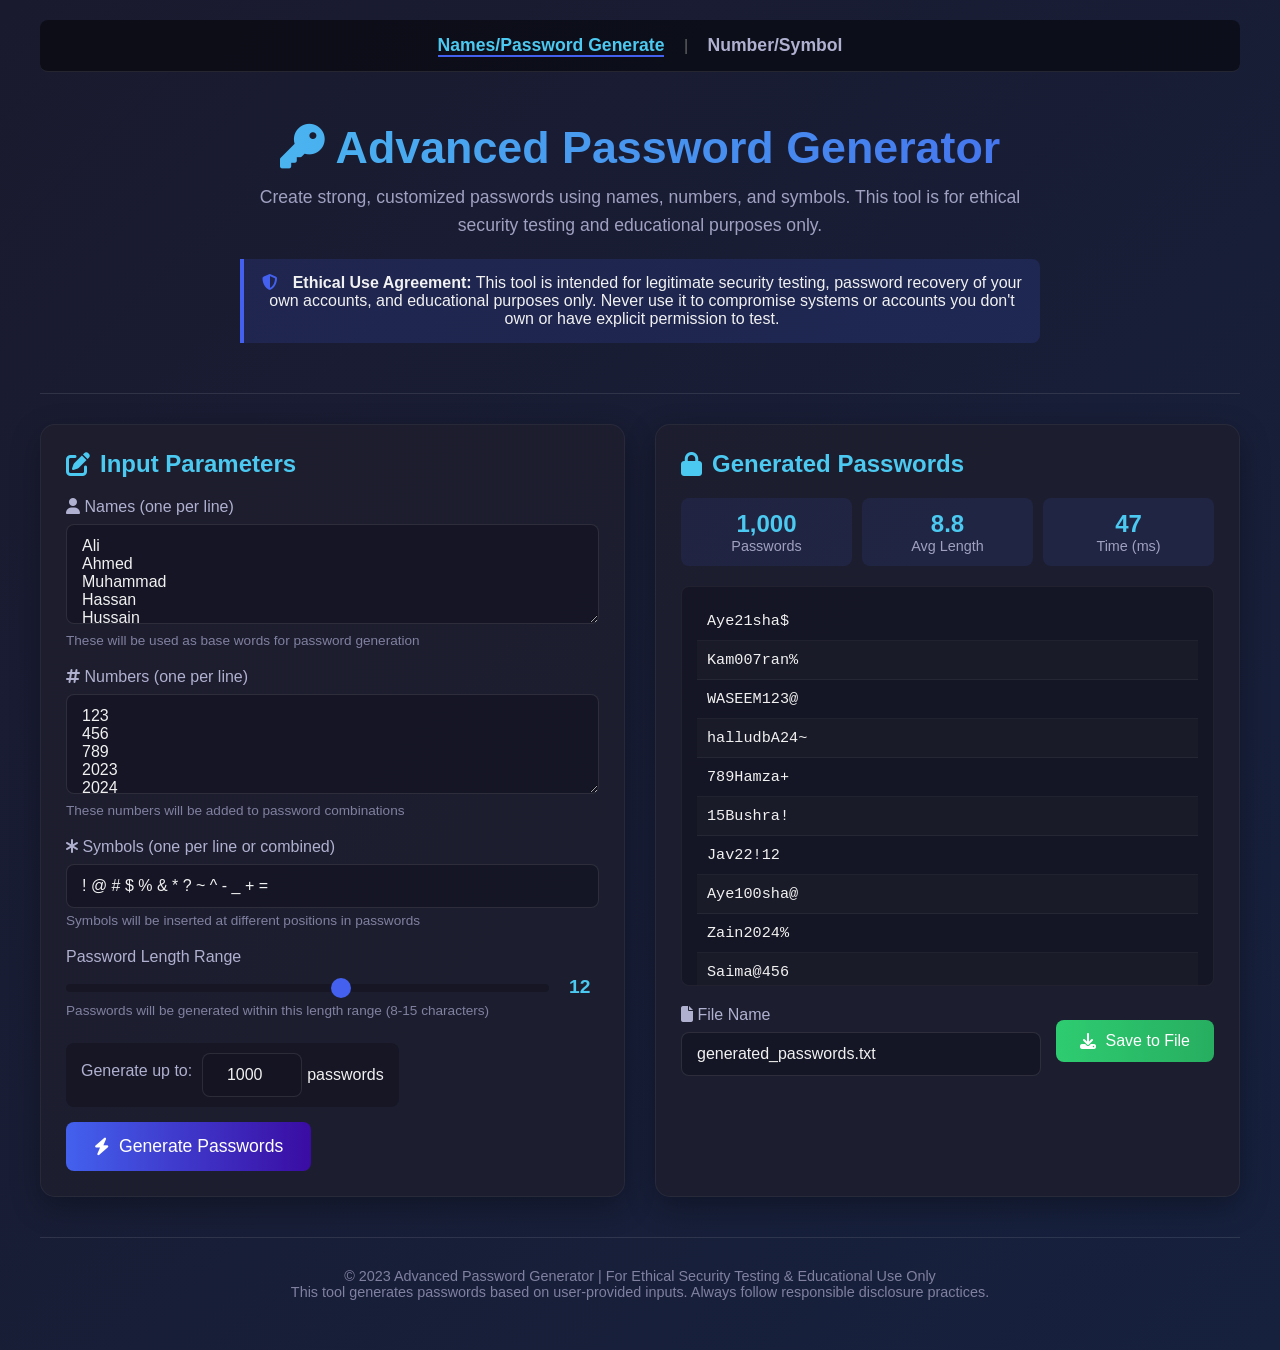
==== index.html @ 3c222031 "Add files via upload" ====
<!DOCTYPE html>
<html lang="en">
  <head>
    <meta charset="UTF-8" />
    <meta name="viewport" content="width=device-width, initial-scale=1.0" />
    <title>Advanced Password Generator</title>
    <link
      rel="stylesheet"
      href="https://cdnjs.cloudflare.com/ajax/libs/font-awesome/6.4.0/css/all.min.css"
    />
    <style>
      * {
        margin: 0;
        padding: 0;
        box-sizing: border-box;
        font-family: "Segoe UI", Tahoma, Geneva, Verdana, sans-serif;
      }

      body {
        background: linear-gradient(135deg, #1a1a2e 0%, #16213e 100%);
        color: #f1f1f1;
        min-height: 100vh;
        padding: 20px;
      }

      .container {
        max-width: 1200px;
        margin: 0 auto;
      }

      header {
        text-align: center;
        padding: 30px 0;
        border-bottom: 1px solid rgba(255, 255, 255, 0.1);
        margin-bottom: 30px;
      }

      h1 {
        font-size: 2.8rem;
        background: linear-gradient(to right, #4cc9f0, #4361ee);
        -webkit-background-clip: text;
        background-clip: text;
        color: transparent;
        margin-bottom: 10px;
      }

      .subtitle {
        color: #a0a0c0;
        font-size: 1.1rem;
        max-width: 800px;
        margin: 0 auto;
        line-height: 1.6;
      }

      .ethics-note {
        background-color: rgba(67, 97, 238, 0.15);
        border-left: 4px solid #4361ee;
        padding: 15px;
        margin: 20px auto;
        border-radius: 0 8px 8px 0;
        max-width: 800px;
      }

      .ethics-note i {
        color: #4361ee;
        margin-right: 10px;
      }

      .content-wrapper {
        display: grid;
        grid-template-columns: 1fr 1fr;
        gap: 30px;
        margin-bottom: 40px;
      }

      @media (max-width: 900px) {
        .content-wrapper {
          grid-template-columns: 1fr;
        }
      }

      .input-section,
      .output-section {
        background: rgba(30, 30, 46, 0.8);
        border-radius: 15px;
        padding: 25px;
        box-shadow: 0 10px 30px rgba(0, 0, 0, 0.3);
        border: 1px solid rgba(255, 255, 255, 0.05);
      }

      .section-title {
        font-size: 1.5rem;
        margin-bottom: 20px;
        color: #4cc9f0;
        display: flex;
        align-items: center;
      }

      .section-title i {
        margin-right: 10px;
      }

      .input-group {
        margin-bottom: 20px;
      }

      label {
        display: block;
        margin-bottom: 8px;
        color: #b0b0d0;
        font-weight: 500;
      }

      textarea,
      input[type="text"],
      input[type="number"] {
        width: 100%;
        padding: 12px 15px;
        background-color: rgba(20, 20, 35, 0.8);
        border: 1px solid rgba(255, 255, 255, 0.1);
        border-radius: 8px;
        color: #f1f1f1;
        font-size: 1rem;
        transition: border 0.3s, box-shadow 0.3s;
      }

      textarea:focus,
      input[type="text"]:focus,
      input[type="number"]:focus {
        outline: none;
        border-color: #4361ee;
        box-shadow: 0 0 0 2px rgba(67, 97, 238, 0.2);
      }

      textarea {
        min-height: 100px;
        resize: vertical;
      }

      .hint {
        font-size: 0.85rem;
        color: #8080a0;
        margin-top: 5px;
      }

      .controls {
        display: flex;
        justify-content: space-between;
        align-items: center;
        margin-top: 25px;
        flex-wrap: wrap;
        gap: 15px;
      }

      .generate-btn {
        background: linear-gradient(to right, #4361ee, #3a0ca3);
        color: white;
        border: none;
        padding: 14px 28px;
        font-size: 1.1rem;
        border-radius: 8px;
        cursor: pointer;
        display: flex;
        align-items: center;
        transition: transform 0.2s, box-shadow 0.2s;
      }

      .generate-btn:hover {
        transform: translateY(-2px);
        box-shadow: 0 5px 15px rgba(67, 97, 238, 0.4);
      }

      .generate-btn i {
        margin-right: 10px;
      }

      .limit-control {
        display: flex;
        align-items: center;
        background-color: rgba(20, 20, 35, 0.8);
        padding: 10px 15px;
        border-radius: 8px;
      }

      .limit-control input {
        width: 100px;
        margin-left: 10px;
        text-align: center;
      }

      .output-area {
        background-color: rgba(20, 20, 35, 0.8);
        border-radius: 8px;
        padding: 15px;
        min-height: 300px;
        max-height: 400px;
        overflow-y: auto;
        border: 1px solid rgba(255, 255, 255, 0.05);
        margin-bottom: 20px;
      }

      .password-item {
        padding: 10px;
        border-bottom: 1px solid rgba(255, 255, 255, 0.05);
        font-family: "Courier New", monospace;
        font-size: 0.95rem;
        word-break: break-all;
      }

      .password-item:nth-child(even) {
        background-color: rgba(255, 255, 255, 0.02);
      }

      .stats {
        display: flex;
        justify-content: space-between;
        margin-bottom: 20px;
        flex-wrap: wrap;
        gap: 10px;
      }

      .stat-box {
        background-color: rgba(67, 97, 238, 0.1);
        padding: 12px 18px;
        border-radius: 8px;
        text-align: center;
        flex: 1;
        min-width: 120px;
      }

      .stat-value {
        font-size: 1.5rem;
        font-weight: bold;
        color: #4cc9f0;
      }

      .stat-label {
        font-size: 0.9rem;
        color: #a0a0c0;
      }

      .save-section {
        display: flex;
        justify-content: space-between;
        align-items: center;
        margin-top: 20px;
        flex-wrap: wrap;
        gap: 15px;
      }

      .save-btn {
        background: linear-gradient(to right, #2ecc71, #27ae60);
        color: white;
        border: none;
        padding: 12px 24px;
        font-size: 1rem;
        border-radius: 8px;
        cursor: pointer;
        display: flex;
        align-items: center;
        transition: transform 0.2s, box-shadow 0.2s;
      }

      .save-btn:hover {
        transform: translateY(-2px);
        box-shadow: 0 5px 15px rgba(46, 204, 113, 0.4);
      }

      .save-btn i {
        margin-right: 10px;
      }

      .file-name {
        flex: 1;
        min-width: 200px;
      }

      footer {
        text-align: center;
        padding: 30px 0;
        color: #8080a0;
        font-size: 0.9rem;
        border-top: 1px solid rgba(255, 255, 255, 0.1);
        margin-top: 30px;
      }

      .loading {
        display: none;
        text-align: center;
        padding: 20px;
        color: #4cc9f0;
      }

      .loading i {
        font-size: 2rem;
        margin-bottom: 10px;
      }

      @keyframes spin {
        0% {
          transform: rotate(0deg);
        }
        100% {
          transform: rotate(360deg);
        }
      }

      .fa-spinner {
        animation: spin 1s linear infinite;
      }

      .character-length {
        display: flex;
        justify-content: space-between;
        align-items: center;
        margin-top: 10px;
      }

      .range-container {
        flex: 1;
        margin-right: 20px;
      }

      input[type="range"] {
        width: 100%;
        height: 8px;
        -webkit-appearance: none;
        background: rgba(20, 20, 35, 0.8);
        border-radius: 4px;
        outline: none;
      }

      input[type="range"]::-webkit-slider-thumb {
        -webkit-appearance: none;
        width: 20px;
        height: 20px;
        border-radius: 50%;
        background: #4361ee;
        cursor: pointer;
      }

      .length-value {
        font-weight: bold;
        color: #4cc9f0;
        font-size: 1.2rem;
        min-width: 30px;
      }
    </style>
  </head>
  <body>
    <div class="container">
      <nav style="background: rgba(0,0,0,0.5); padding: 15px; text-align: center; margin-bottom: 20px; border-bottom: 1px solid rgba(255,255,255,0.1); border-radius: 8px;">
        <a href="index.html" style="color: #4cc9f0; text-decoration: none; margin: 0 15px; font-weight: bold; font-size: 1.1rem; border-bottom: 2px solid #4361ee;">Names/Password Generate</a>
        <span style="color: #666;">|</span>
        <a href="wordlist.html" style="color: #b0b0d0; text-decoration: none; margin: 0 15px; font-weight: bold; font-size: 1.1rem; transition: color 0.3s;">Number/Symbol</a>
      </nav>
      <header>
        <h1><i class="fas fa-key"></i> Advanced Password Generator</h1>
        <p class="subtitle">
          Create strong, customized passwords using names, numbers, and symbols.
          This tool is for ethical security testing and educational purposes
          only.
        </p>

        <div class="ethics-note">
          <i class="fas fa-shield-alt"></i>
          <strong>Ethical Use Agreement:</strong> This tool is intended for
          legitimate security testing, password recovery of your own accounts,
          and educational purposes only. Never use it to compromise systems or
          accounts you don't own or have explicit permission to test.
        </div>
      </header>

      <div class="content-wrapper">
        <section class="input-section">
          <h2 class="section-title">
            <i class="fas fa-edit"></i> Input Parameters
          </h2>

          <div class="input-group">
            <label for="names"
              ><i class="fas fa-user"></i> Names (one per line)</label
            >
            <textarea
              id="names"
              placeholder="Enter names like: john, alice, smith, doe"
            >
Ali
Ahmed
Muhammad
Hassan
Hussain
Bilal
Omar
Usman
Farhan
Rizwan
Saad
Zain
Haris
Abdullah
Hamza
Asad
Faisal
Kamran
Shahid
Javed
Tariq
Nasir
Salman
Imran
Waseem
Ayesha
Fatima
Mariam
Zainab
Sana
Hina
Aisha
Rabia
Sara
Aliya
Nida
Maham
Sadia
Amina
Kiran
Shazia
Samina
Nadia
Saima
Bushra
Farah
Anum
Sobia
Gul</textarea
            >
            <div class="hint">
              These will be used as base words for password generation
            </div>
          </div>

          <div class="input-group">
            <label for="numbers"
              ><i class="fas fa-hashtag"></i> Numbers (one per line)</label
            >
            <textarea
              id="numbers"
              placeholder="Enter numbers like: 123, 2023, 99, 007"
            >
123
456
789
2023
2024
007
99
100
1
2
3
4
5
6
7
8
9
10
11
12
13
14
15
16
17
18
19
20
21
22
23
24
25
50
100
500
1000
2000
3000</textarea
            >
            <div class="hint">
              These numbers will be added to password combinations
            </div>
          </div>

          <div class="input-group">
            <label for="symbols"
              ><i class="fas fa-asterisk"></i> Symbols (one per line or
              combined)</label
            >
            <input
              type="text"
              id="symbols"
              value="! @ # $ % & * ? ~ ^ - _ + ="
            />
            <div class="hint">
              Symbols will be inserted at different positions in passwords
            </div>
          </div>

          <div class="input-group">
            <label for="passwordLength">Password Length Range</label>
            <div class="character-length">
              <div class="range-container">
                <input
                  type="range"
                  id="passwordLength"
                  min="8"
                  max="15"
                  value="12"
                />
              </div>
              <div class="length-value" id="lengthValue">12</div>
            </div>
            <div class="hint">
              Passwords will be generated within this length range (8-15
              characters)
            </div>
          </div>

          <div class="controls">
            <div class="limit-control">
              <label for="limit">Generate up to:</label>
              <input
                type="number"
                id="limit"
                min="1"
                max="1000000"
                value="1000"
              />
              <span style="margin-left: 5px">passwords</span>
            </div>

            <button class="generate-btn" id="generateBtn">
              <i class="fas fa-bolt"></i> Generate Passwords
            </button>
          </div>
        </section>

        <section class="output-section">
          <h2 class="section-title">
            <i class="fas fa-lock"></i> Generated Passwords
          </h2>

          <div class="stats">
            <div class="stat-box">
              <div class="stat-value" id="totalPasswords">0</div>
              <div class="stat-label">Passwords</div>
            </div>
            <div class="stat-box">
              <div class="stat-value" id="avgLength">0</div>
              <div class="stat-label">Avg Length</div>
            </div>
            <div class="stat-box">
              <div class="stat-value" id="genTime">0</div>
              <div class="stat-label">Time (ms)</div>
            </div>
          </div>

          <div class="loading" id="loading">
            <i class="fas fa-spinner fa-spin"></i>
            <p>Generating passwords...</p>
          </div>

          <div class="output-area" id="outputArea">
            <div class="password-item">
              Generated passwords will appear here...
            </div>
          </div>

          <div class="save-section">
            <div class="file-name">
              <label for="fileName"
                ><i class="fas fa-file"></i> File Name</label
              >
              <input
                type="text"
                id="fileName"
                value="generated_passwords.txt"
              />
            </div>

            <button class="save-btn" id="saveBtn">
              <i class="fas fa-download"></i> Save to File
            </button>
          </div>
        </section>
      </div>

      <footer>
        <p>
          © 2023 Advanced Password Generator | For Ethical Security Testing &
          Educational Use Only
        </p>
        <p>
          This tool generates passwords based on user-provided inputs. Always
          follow responsible disclosure practices.
        </p>
      </footer>
    </div>

    <script>
      document.addEventListener("DOMContentLoaded", function () {
        // DOM elements
        const namesInput = document.getElementById("names");
        const numbersInput = document.getElementById("numbers");
        const symbolsInput = document.getElementById("symbols");
        const passwordLength = document.getElementById("passwordLength");
        const lengthValue = document.getElementById("lengthValue");
        const limitInput = document.getElementById("limit");
        const generateBtn = document.getElementById("generateBtn");
        const outputArea = document.getElementById("outputArea");
        const loading = document.getElementById("loading");
        const totalPasswords = document.getElementById("totalPasswords");
        const avgLength = document.getElementById("avgLength");
        const genTime = document.getElementById("genTime");
        const fileName = document.getElementById("fileName");
        const saveBtn = document.getElementById("saveBtn");

        // Update length value display
        passwordLength.addEventListener("input", function () {
          lengthValue.textContent = this.value;
        });

        // Generate passwords when button is clicked
        generateBtn.addEventListener("click", generatePasswords);

        // Save passwords to file
        saveBtn.addEventListener("click", saveToFile);

        // Password generation function
        function generatePasswords() {
          // Show loading indicator
          loading.style.display = "block";
          outputArea.innerHTML = "";

          // Get input values
          const names = namesInput.value
            .trim()
            .split("\n")
            .map((name) => name.trim())
            .filter((name) => name.length > 0);
          const numbers = numbersInput.value
            .trim()
            .split("\n")
            .map((num) => num.trim())
            .filter((num) => num.length > 0);
          const symbols = symbolsInput.value
            .trim()
            .split(" ")
            .filter((symbol) => symbol.length > 0);
          const maxLength = parseInt(passwordLength.value);
          const limit = parseInt(limitInput.value);

          // Validate inputs
          if (names.length === 0 || numbers.length === 0) {
            alert("Please enter at least one name and one number.");
            loading.style.display = "none";
            return;
          }

          if (limit > 1000000) {
            alert(
              "Maximum limit is 1,000,000 passwords for performance reasons."
            );
            loading.style.display = "none";
            return;
          }

          // Start timing
          const startTime = performance.now();

          // Generate passwords
          const passwords = new Set();
          let attempts = 0;
          const maxAttempts = limit * 10; // Prevent infinite loop

          while (passwords.size < limit && attempts < maxAttempts) {
            attempts++;

            // Select random name and number
            const randomName = names[Math.floor(Math.random() * names.length)];
            const randomNumber =
              numbers[Math.floor(Math.random() * numbers.length)];

            // Generate password with different combinations
            let password = generatePasswordCombination(
              randomName,
              randomNumber,
              symbols,
              maxLength
            );

            // Only add if password length is between 8 and maxLength
            if (password.length >= 8 && password.length <= maxLength) {
              passwords.add(password);
            }

            // Update UI every 1000 passwords for better UX
            if (passwords.size % 1000 === 0 || passwords.size === limit) {
              updateUI(passwords, startTime);
            }
          }

          // Final update
          updateUI(passwords, startTime);
          loading.style.display = "none";
        }

        // Generate a single password with variations
        function generatePasswordCombination(name, number, symbols, maxLength) {
          // Different combination strategies
          const strategies = [
            // Name + Number + Symbol
            () => {
              const symbol =
                symbols.length > 0
                  ? symbols[Math.floor(Math.random() * symbols.length)]
                  : "";
              return name + number + symbol;
            },
            // Number + Name + Symbol
            () => {
              const symbol =
                symbols.length > 0
                  ? symbols[Math.floor(Math.random() * symbols.length)]
                  : "";
              return number + name + symbol;
            },
            // Symbol + Name + Number
            () => {
              const symbol =
                symbols.length > 0
                  ? symbols[Math.floor(Math.random() * symbols.length)]
                  : "";
              return symbol + name + number;
            },
            // Name + Symbol + Number
            () => {
              const symbol =
                symbols.length > 0
                  ? symbols[Math.floor(Math.random() * symbols.length)]
                  : "";
              return name + symbol + number;
            },
            // Mixed case variations
            () => {
              const symbol =
                symbols.length > 0
                  ? symbols[Math.floor(Math.random() * symbols.length)]
                  : "";
              const mixedName =
                Math.random() > 0.5 ? name.toUpperCase() : name.toLowerCase();
              return mixedName + number + symbol;
            },
            // Reverse name
            () => {
              const symbol =
                symbols.length > 0
                  ? symbols[Math.floor(Math.random() * symbols.length)]
                  : "";
              const reversedName = name.split("").reverse().join("");
              return reversedName + number + symbol;
            },
            // Partial name
            () => {
              const symbol =
                symbols.length > 0
                  ? symbols[Math.floor(Math.random() * symbols.length)]
                  : "";
              const partialName = name.substring(
                0,
                Math.max(3, name.length - 2)
              );
              return partialName + number + symbol;
            },
            // Multiple symbols
            () => {
              if (symbols.length < 2) return name + number;
              const symbol1 =
                symbols[Math.floor(Math.random() * symbols.length)];
              const symbol2 =
                symbols[Math.floor(Math.random() * symbols.length)];
              return name + symbol1 + number + symbol2;
            },
            // Capitalized variations
            () => {
              const symbol =
                symbols.length > 0
                  ? symbols[Math.floor(Math.random() * symbols.length)]
                  : "";
              const capitalizedName =
                name.charAt(0).toUpperCase() + name.slice(1).toLowerCase();
              return capitalizedName + number + symbol;
            },
            // Number between name parts
            () => {
              const symbol =
                symbols.length > 0
                  ? symbols[Math.floor(Math.random() * symbols.length)]
                  : "";
              if (name.length > 3) {
                const midPoint = Math.floor(name.length / 2);
                return (
                  name.substring(0, midPoint) +
                  number +
                  name.substring(midPoint) +
                  symbol
                );
              }
              return name + number + symbol;
            },
          ];

          // Select a random strategy
          const strategy =
            strategies[Math.floor(Math.random() * strategies.length)];
          let password = strategy();

          // Truncate if too long
          if (password.length > maxLength) {
            password = password.substring(0, maxLength);
          }

          // Ensure we have at least 8 characters
          if (password.length < 8) {
            // Add padding if needed
            const padding = "12345678".substring(0, 8 - password.length);
            password += padding;
          }

          return password;
        }

        // Update UI with generated passwords
        function updateUI(passwords, startTime) {
          // Convert Set to Array for display
          const passwordArray = Array.from(passwords);

          // Update stats
          totalPasswords.textContent = passwords.size.toLocaleString();

          // Calculate average length
          const totalLength = passwordArray.reduce(
            (sum, pwd) => sum + pwd.length,
            0
          );
          avgLength.textContent = (totalLength / passwords.size).toFixed(1);

          // Calculate generation time
          const endTime = performance.now();
          genTime.textContent = (endTime - startTime).toFixed(0);

          // Display passwords (limit display to 100 for performance)
          outputArea.innerHTML = "";
          const displayCount = Math.min(passwordArray.length, 100);

          for (let i = 0; i < displayCount; i++) {
            const passwordItem = document.createElement("div");
            passwordItem.className = "password-item";
            // FIXED: Show only the password without the numbering prefix
            passwordItem.textContent = passwordArray[i];
            outputArea.appendChild(passwordItem);
          }

          if (passwordArray.length > 100) {
            const moreItem = document.createElement("div");
            moreItem.className = "password-item";
            moreItem.style.color = "#4cc9f0";
            moreItem.textContent = `... and ${(
              passwordArray.length - 100
            ).toLocaleString()} more passwords (saved to file only)`;
            outputArea.appendChild(moreItem);
          }
        }

        // Save passwords to file
        function saveToFile() {
          // Get passwords from output area (we need to regenerate or store them)
          // For simplicity, we'll regenerate with same inputs
          const names = namesInput.value
            .trim()
            .split("\n")
            .map((name) => name.trim())
            .filter((name) => name.length > 0);
          const numbers = numbersInput.value
            .trim()
            .split("\n")
            .map((num) => num.trim())
            .filter((num) => num.length > 0);
          const symbols = symbolsInput.value
            .trim()
            .split(" ")
            .filter((symbol) => symbol.length > 0);
          const maxLength = parseInt(passwordLength.value);
          const limit = parseInt(limitInput.value);

          if (names.length === 0 || numbers.length === 0) {
            alert("Please generate passwords first before saving.");
            return;
          }

          // Regenerate passwords for saving (same algorithm as before)
          const passwords = new Set();
          let attempts = 0;
          const maxAttempts = limit * 10;

          while (passwords.size < limit && attempts < maxAttempts) {
            attempts++;

            const randomName = names[Math.floor(Math.random() * names.length)];
            const randomNumber =
              numbers[Math.floor(Math.random() * numbers.length)];

            let password = generatePasswordCombination(
              randomName,
              randomNumber,
              symbols,
              maxLength
            );

            if (password.length >= 8 && password.length <= maxLength) {
              passwords.add(password);
            }
          }

          // Convert to text
          const passwordArray = Array.from(passwords);
          let fileContent = `Advanced Password Generator - Generated Passwords\n`;
          fileContent += `Generated on: ${new Date().toLocaleString()}\n`;
          fileContent += `Parameters: ${names.length} names, ${numbers.length} numbers, ${symbols.length} symbols\n`;
          fileContent += `Password length: 8-${maxLength} characters\n`;
          fileContent += `Total passwords: ${passwords.size}\n`;
          fileContent += `\n=== PASSWORDS ===\n\n`;

          // FIXED: Save just the passwords without numbering in the file
          passwordArray.forEach((password) => {
            fileContent += `${password}\n`;
          });

          // Create and download file
          const blob = new Blob([fileContent], { type: "text/plain" });
          const url = URL.createObjectURL(blob);
          const a = document.createElement("a");
          a.href = url;
          a.download = fileName.value || "generated_passwords.txt";
          document.body.appendChild(a);
          a.click();
          document.body.removeChild(a);
          URL.revokeObjectURL(url);

          // Show confirmation
          alert(
            `Successfully saved ${passwords.size.toLocaleString()} passwords to ${
              a.download
            }`
          );
        }

        // Generate some example passwords on load
        generateBtn.click();
      });
    </script>
  </body>
</html>
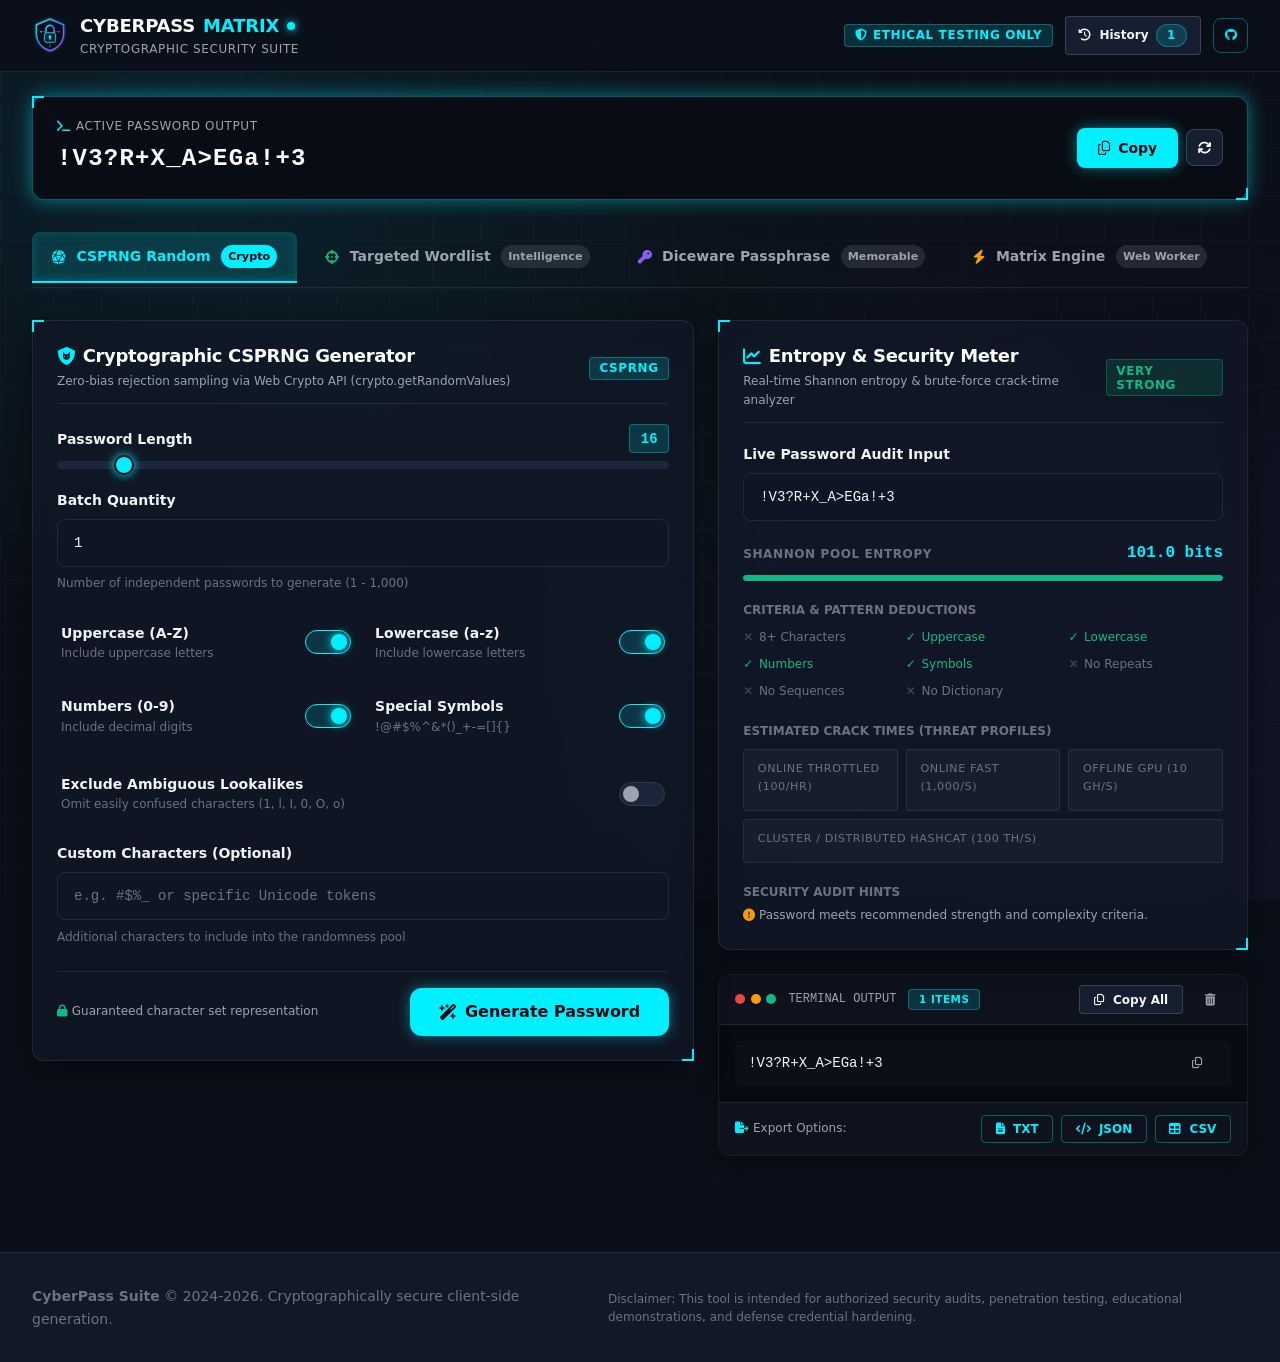
==== commit a67d86d8: "feat(app): build unified cyber dashboard UI and coordinator" ====
--- a/index.html
+++ b/index.html
@@ -1,975 +1,759 @@
-<!DOCTYPE html>
-<html lang="en">
-  <head>
-    <meta charset="UTF-8" />
-    <meta name="viewport" content="width=device-width, initial-scale=1.0" />
-    <title>Advanced Password Generator</title>
-    <link
-      rel="stylesheet"
-      href="https://cdnjs.cloudflare.com/ajax/libs/font-awesome/6.4.0/css/all.min.css"
-    />
-    <style>
-      * {
-        margin: 0;
-        padding: 0;
-        box-sizing: border-box;
-        font-family: "Segoe UI", Tahoma, Geneva, Verdana, sans-serif;
-      }
-
-      body {
-        background: linear-gradient(135deg, #1a1a2e 0%, #16213e 100%);
-        color: #f1f1f1;
-        min-height: 100vh;
-        padding: 20px;
-      }
-
-      .container {
-        max-width: 1200px;
-        margin: 0 auto;
-      }
-
-      header {
-        text-align: center;
-        padding: 30px 0;
-        border-bottom: 1px solid rgba(255, 255, 255, 0.1);
-        margin-bottom: 30px;
-      }
-
-      h1 {
-        font-size: 2.8rem;
-        background: linear-gradient(to right, #4cc9f0, #4361ee);
-        -webkit-background-clip: text;
-        background-clip: text;
-        color: transparent;
-        margin-bottom: 10px;
-      }
-
-      .subtitle {
-        color: #a0a0c0;
-        font-size: 1.1rem;
-        max-width: 800px;
-        margin: 0 auto;
-        line-height: 1.6;
-      }
-
-      .ethics-note {
-        background-color: rgba(67, 97, 238, 0.15);
-        border-left: 4px solid #4361ee;
-        padding: 15px;
-        margin: 20px auto;
-        border-radius: 0 8px 8px 0;
-        max-width: 800px;
-      }
-
-      .ethics-note i {
-        color: #4361ee;
-        margin-right: 10px;
-      }
-
-      .content-wrapper {
-        display: grid;
-        grid-template-columns: 1fr 1fr;
-        gap: 30px;
-        margin-bottom: 40px;
-      }
-
-      @media (max-width: 900px) {
-        .content-wrapper {
-          grid-template-columns: 1fr;
-        }
-      }
-
-      .input-section,
-      .output-section {
-        background: rgba(30, 30, 46, 0.8);
-        border-radius: 15px;
-        padding: 25px;
-        box-shadow: 0 10px 30px rgba(0, 0, 0, 0.3);
-        border: 1px solid rgba(255, 255, 255, 0.05);
-      }
-
-      .section-title {
-        font-size: 1.5rem;
-        margin-bottom: 20px;
-        color: #4cc9f0;
-        display: flex;
-        align-items: center;
-      }
-
-      .section-title i {
-        margin-right: 10px;
-      }
-
-      .input-group {
-        margin-bottom: 20px;
-      }
-
-      label {
-        display: block;
-        margin-bottom: 8px;
-        color: #b0b0d0;
-        font-weight: 500;
-      }
-
-      textarea,
-      input[type="text"],
-      input[type="number"] {
-        width: 100%;
-        padding: 12px 15px;
-        background-color: rgba(20, 20, 35, 0.8);
-        border: 1px solid rgba(255, 255, 255, 0.1);
-        border-radius: 8px;
-        color: #f1f1f1;
-        font-size: 1rem;
-        transition: border 0.3s, box-shadow 0.3s;
-      }
-
-      textarea:focus,
-      input[type="text"]:focus,
-      input[type="number"]:focus {
-        outline: none;
-        border-color: #4361ee;
-        box-shadow: 0 0 0 2px rgba(67, 97, 238, 0.2);
-      }
-
-      textarea {
-        min-height: 100px;
-        resize: vertical;
-      }
-
-      .hint {
-        font-size: 0.85rem;
-        color: #8080a0;
-        margin-top: 5px;
-      }
-
-      .controls {
-        display: flex;
-        justify-content: space-between;
-        align-items: center;
-        margin-top: 25px;
-        flex-wrap: wrap;
-        gap: 15px;
-      }
-
-      .generate-btn {
-        background: linear-gradient(to right, #4361ee, #3a0ca3);
-        color: white;
-        border: none;
-        padding: 14px 28px;
-        font-size: 1.1rem;
-        border-radius: 8px;
-        cursor: pointer;
-        display: flex;
-        align-items: center;
-        transition: transform 0.2s, box-shadow 0.2s;
-      }
-
-      .generate-btn:hover {
-        transform: translateY(-2px);
-        box-shadow: 0 5px 15px rgba(67, 97, 238, 0.4);
-      }
-
-      .generate-btn i {
-        margin-right: 10px;
-      }
-
-      .limit-control {
-        display: flex;
-        align-items: center;
-        background-color: rgba(20, 20, 35, 0.8);
-        padding: 10px 15px;
-        border-radius: 8px;
-      }
-
-      .limit-control input {
-        width: 100px;
-        margin-left: 10px;
-        text-align: center;
-      }
-
-      .output-area {
-        background-color: rgba(20, 20, 35, 0.8);
-        border-radius: 8px;
-        padding: 15px;
-        min-height: 300px;
-        max-height: 400px;
-        overflow-y: auto;
-        border: 1px solid rgba(255, 255, 255, 0.05);
-        margin-bottom: 20px;
-      }
-
-      .password-item {
-        padding: 10px;
-        border-bottom: 1px solid rgba(255, 255, 255, 0.05);
-        font-family: "Courier New", monospace;
-        font-size: 0.95rem;
-        word-break: break-all;
-      }
-
-      .password-item:nth-child(even) {
-        background-color: rgba(255, 255, 255, 0.02);
-      }
-
-      .stats {
-        display: flex;
-        justify-content: space-between;
-        margin-bottom: 20px;
-        flex-wrap: wrap;
-        gap: 10px;
-      }
-
-      .stat-box {
-        background-color: rgba(67, 97, 238, 0.1);
-        padding: 12px 18px;
-        border-radius: 8px;
-        text-align: center;
-        flex: 1;
-        min-width: 120px;
-      }
-
-      .stat-value {
-        font-size: 1.5rem;
-        font-weight: bold;
-        color: #4cc9f0;
-      }
-
-      .stat-label {
-        font-size: 0.9rem;
-        color: #a0a0c0;
-      }
-
-      .save-section {
-        display: flex;
-        justify-content: space-between;
-        align-items: center;
-        margin-top: 20px;
-        flex-wrap: wrap;
-        gap: 15px;
-      }
-
-      .save-btn {
-        background: linear-gradient(to right, #2ecc71, #27ae60);
-        color: white;
-        border: none;
-        padding: 12px 24px;
-        font-size: 1rem;
-        border-radius: 8px;
-        cursor: pointer;
-        display: flex;
-        align-items: center;
-        transition: transform 0.2s, box-shadow 0.2s;
-      }
-
-      .save-btn:hover {
-        transform: translateY(-2px);
-        box-shadow: 0 5px 15px rgba(46, 204, 113, 0.4);
-      }
-
-      .save-btn i {
-        margin-right: 10px;
-      }
-
-      .file-name {
-        flex: 1;
-        min-width: 200px;
-      }
-
-      footer {
-        text-align: center;
-        padding: 30px 0;
-        color: #8080a0;
-        font-size: 0.9rem;
-        border-top: 1px solid rgba(255, 255, 255, 0.1);
-        margin-top: 30px;
-      }
-
-      .loading {
-        display: none;
-        text-align: center;
-        padding: 20px;
-        color: #4cc9f0;
-      }
-
-      .loading i {
-        font-size: 2rem;
-        margin-bottom: 10px;
-      }
-
-      @keyframes spin {
-        0% {
-          transform: rotate(0deg);
-        }
-        100% {
-          transform: rotate(360deg);
-        }
-      }
-
-      .fa-spinner {
-        animation: spin 1s linear infinite;
-      }
-
-      .character-length {
-        display: flex;
-        justify-content: space-between;
-        align-items: center;
-        margin-top: 10px;
-      }
-
-      .range-container {
-        flex: 1;
-        margin-right: 20px;
-      }
-
-      input[type="range"] {
-        width: 100%;
-        height: 8px;
-        -webkit-appearance: none;
-        background: rgba(20, 20, 35, 0.8);
-        border-radius: 4px;
-        outline: none;
-      }
-
-      input[type="range"]::-webkit-slider-thumb {
-        -webkit-appearance: none;
-        width: 20px;
-        height: 20px;
-        border-radius: 50%;
-        background: #4361ee;
-        cursor: pointer;
-      }
-
-      .length-value {
-        font-weight: bold;
-        color: #4cc9f0;
-        font-size: 1.2rem;
-        min-width: 30px;
-      }
-    </style>
-  </head>
-  <body>
-    <div class="container">
-      <nav style="background: rgba(0,0,0,0.5); padding: 15px; text-align: center; margin-bottom: 20px; border-bottom: 1px solid rgba(255,255,255,0.1); border-radius: 8px;">
-        <a href="index.html" style="color: #4cc9f0; text-decoration: none; margin: 0 15px; font-weight: bold; font-size: 1.1rem; border-bottom: 2px solid #4361ee;">Names/Password Generate</a>
-        <span style="color: #666;">|</span>
-        <a href="wordlist.html" style="color: #b0b0d0; text-decoration: none; margin: 0 15px; font-weight: bold; font-size: 1.1rem; transition: color 0.3s;">Number/Symbol</a>
-      </nav>
-      <header>
-        <h1><i class="fas fa-key"></i> Advanced Password Generator</h1>
-        <p class="subtitle">
-          Create strong, customized passwords using names, numbers, and symbols.
-          This tool is for ethical security testing and educational purposes
-          only.
-        </p>
-
-        <div class="ethics-note">
-          <i class="fas fa-shield-alt"></i>
-          <strong>Ethical Use Agreement:</strong> This tool is intended for
-          legitimate security testing, password recovery of your own accounts,
-          and educational purposes only. Never use it to compromise systems or
-          accounts you don't own or have explicit permission to test.
-        </div>
-      </header>
-
-      <div class="content-wrapper">
-        <section class="input-section">
-          <h2 class="section-title">
-            <i class="fas fa-edit"></i> Input Parameters
-          </h2>
-
-          <div class="input-group">
-            <label for="names"
-              ><i class="fas fa-user"></i> Names (one per line)</label
-            >
-            <textarea
-              id="names"
-              placeholder="Enter names like: john, alice, smith, doe"
-            >
-Ali
-Ahmed
-Muhammad
-Hassan
-Hussain
-Bilal
-Omar
-Usman
-Farhan
-Rizwan
-Saad
-Zain
-Haris
-Abdullah
-Hamza
-Asad
-Faisal
-Kamran
-Shahid
-Javed
-Tariq
-Nasir
-Salman
-Imran
-Waseem
-Ayesha
-Fatima
-Mariam
-Zainab
-Sana
-Hina
-Aisha
-Rabia
-Sara
-Aliya
-Nida
-Maham
-Sadia
-Amina
-Kiran
-Shazia
-Samina
-Nadia
-Saima
-Bushra
-Farah
-Anum
-Sobia
-Gul</textarea
-            >
-            <div class="hint">
-              These will be used as base words for password generation
-            </div>
-          </div>
-
-          <div class="input-group">
-            <label for="numbers"
-              ><i class="fas fa-hashtag"></i> Numbers (one per line)</label
-            >
-            <textarea
-              id="numbers"
-              placeholder="Enter numbers like: 123, 2023, 99, 007"
-            >
-123
-456
-789
-2023
-2024
-007
-99
-100
-1
-2
-3
-4
-5
-6
-7
-8
-9
-10
-11
-12
-13
-14
-15
-16
-17
-18
-19
-20
-21
-22
-23
-24
-25
-50
-100
-500
-1000
-2000
-3000</textarea
-            >
-            <div class="hint">
-              These numbers will be added to password combinations
-            </div>
-          </div>
-
-          <div class="input-group">
-            <label for="symbols"
-              ><i class="fas fa-asterisk"></i> Symbols (one per line or
-              combined)</label
-            >
-            <input
-              type="text"
-              id="symbols"
-              value="! @ # $ % & * ? ~ ^ - _ + ="
-            />
-            <div class="hint">
-              Symbols will be inserted at different positions in passwords
-            </div>
-          </div>
-
-          <div class="input-group">
-            <label for="passwordLength">Password Length Range</label>
-            <div class="character-length">
-              <div class="range-container">
-                <input
-                  type="range"
-                  id="passwordLength"
-                  min="8"
-                  max="15"
-                  value="12"
-                />
-              </div>
-              <div class="length-value" id="lengthValue">12</div>
-            </div>
-            <div class="hint">
-              Passwords will be generated within this length range (8-15
-              characters)
-            </div>
-          </div>
-
-          <div class="controls">
-            <div class="limit-control">
-              <label for="limit">Generate up to:</label>
-              <input
-                type="number"
-                id="limit"
-                min="1"
-                max="1000000"
-                value="1000"
-              />
-              <span style="margin-left: 5px">passwords</span>
-            </div>
-
-            <button class="generate-btn" id="generateBtn">
-              <i class="fas fa-bolt"></i> Generate Passwords
-            </button>
-          </div>
-        </section>
-
-        <section class="output-section">
-          <h2 class="section-title">
-            <i class="fas fa-lock"></i> Generated Passwords
-          </h2>
-
-          <div class="stats">
-            <div class="stat-box">
-              <div class="stat-value" id="totalPasswords">0</div>
-              <div class="stat-label">Passwords</div>
-            </div>
-            <div class="stat-box">
-              <div class="stat-value" id="avgLength">0</div>
-              <div class="stat-label">Avg Length</div>
-            </div>
-            <div class="stat-box">
-              <div class="stat-value" id="genTime">0</div>
-              <div class="stat-label">Time (ms)</div>
-            </div>
-          </div>
-
-          <div class="loading" id="loading">
-            <i class="fas fa-spinner fa-spin"></i>
-            <p>Generating passwords...</p>
-          </div>
-
-          <div class="output-area" id="outputArea">
-            <div class="password-item">
-              Generated passwords will appear here...
-            </div>
-          </div>
-
-          <div class="save-section">
-            <div class="file-name">
-              <label for="fileName"
-                ><i class="fas fa-file"></i> File Name</label
-              >
-              <input
-                type="text"
-                id="fileName"
-                value="generated_passwords.txt"
-              />
-            </div>
-
-            <button class="save-btn" id="saveBtn">
-              <i class="fas fa-download"></i> Save to File
-            </button>
-          </div>
-        </section>
-      </div>
-
-      <footer>
-        <p>
-          © 2023 Advanced Password Generator | For Ethical Security Testing &
-          Educational Use Only
-        </p>
-        <p>
-          This tool generates passwords based on user-provided inputs. Always
-          follow responsible disclosure practices.
-        </p>
-      </footer>
-    </div>
-
-    <script>
-      document.addEventListener("DOMContentLoaded", function () {
-        // DOM elements
-        const namesInput = document.getElementById("names");
-        const numbersInput = document.getElementById("numbers");
-        const symbolsInput = document.getElementById("symbols");
-        const passwordLength = document.getElementById("passwordLength");
-        const lengthValue = document.getElementById("lengthValue");
-        const limitInput = document.getElementById("limit");
-        const generateBtn = document.getElementById("generateBtn");
-        const outputArea = document.getElementById("outputArea");
-        const loading = document.getElementById("loading");
-        const totalPasswords = document.getElementById("totalPasswords");
-        const avgLength = document.getElementById("avgLength");
-        const genTime = document.getElementById("genTime");
-        const fileName = document.getElementById("fileName");
-        const saveBtn = document.getElementById("saveBtn");
-
-        // Update length value display
-        passwordLength.addEventListener("input", function () {
-          lengthValue.textContent = this.value;
-        });
-
-        // Generate passwords when button is clicked
-        generateBtn.addEventListener("click", generatePasswords);
-
-        // Save passwords to file
-        saveBtn.addEventListener("click", saveToFile);
-
-        // Password generation function
-        function generatePasswords() {
-          // Show loading indicator
-          loading.style.display = "block";
-          outputArea.innerHTML = "";
-
-          // Get input values
-          const names = namesInput.value
-            .trim()
-            .split("\n")
-            .map((name) => name.trim())
-            .filter((name) => name.length > 0);
-          const numbers = numbersInput.value
-            .trim()
-            .split("\n")
-            .map((num) => num.trim())
-            .filter((num) => num.length > 0);
-          const symbols = symbolsInput.value
-            .trim()
-            .split(" ")
-            .filter((symbol) => symbol.length > 0);
-          const maxLength = parseInt(passwordLength.value);
-          const limit = parseInt(limitInput.value);
-
-          // Validate inputs
-          if (names.length === 0 || numbers.length === 0) {
-            alert("Please enter at least one name and one number.");
-            loading.style.display = "none";
-            return;
-          }
-
-          if (limit > 1000000) {
-            alert(
-              "Maximum limit is 1,000,000 passwords for performance reasons."
-            );
-            loading.style.display = "none";
-            return;
-          }
-
-          // Start timing
-          const startTime = performance.now();
-
-          // Generate passwords
-          const passwords = new Set();
-          let attempts = 0;
-          const maxAttempts = limit * 10; // Prevent infinite loop
-
-          while (passwords.size < limit && attempts < maxAttempts) {
-            attempts++;
-
-            // Select random name and number
-            const randomName = names[Math.floor(Math.random() * names.length)];
-            const randomNumber =
-              numbers[Math.floor(Math.random() * numbers.length)];
-
-            // Generate password with different combinations
-            let password = generatePasswordCombination(
-              randomName,
-              randomNumber,
-              symbols,
-              maxLength
-            );
-
-            // Only add if password length is between 8 and maxLength
-            if (password.length >= 8 && password.length <= maxLength) {
-              passwords.add(password);
-            }
-
-            // Update UI every 1000 passwords for better UX
-            if (passwords.size % 1000 === 0 || passwords.size === limit) {
-              updateUI(passwords, startTime);
-            }
-          }
-
-          // Final update
-          updateUI(passwords, startTime);
-          loading.style.display = "none";
-        }
-
-        // Generate a single password with variations
-        function generatePasswordCombination(name, number, symbols, maxLength) {
-          // Different combination strategies
-          const strategies = [
-            // Name + Number + Symbol
-            () => {
-              const symbol =
-                symbols.length > 0
-                  ? symbols[Math.floor(Math.random() * symbols.length)]
-                  : "";
-              return name + number + symbol;
-            },
-            // Number + Name + Symbol
-            () => {
-              const symbol =
-                symbols.length > 0
-                  ? symbols[Math.floor(Math.random() * symbols.length)]
-                  : "";
-              return number + name + symbol;
-            },
-            // Symbol + Name + Number
-            () => {
-              const symbol =
-                symbols.length > 0
-                  ? symbols[Math.floor(Math.random() * symbols.length)]
-                  : "";
-              return symbol + name + number;
-            },
-            // Name + Symbol + Number
-            () => {
-              const symbol =
-                symbols.length > 0
-                  ? symbols[Math.floor(Math.random() * symbols.length)]
-                  : "";
-              return name + symbol + number;
-            },
-            // Mixed case variations
-            () => {
-              const symbol =
-                symbols.length > 0
-                  ? symbols[Math.floor(Math.random() * symbols.length)]
-                  : "";
-              const mixedName =
-                Math.random() > 0.5 ? name.toUpperCase() : name.toLowerCase();
-              return mixedName + number + symbol;
-            },
-            // Reverse name
-            () => {
-              const symbol =
-                symbols.length > 0
-                  ? symbols[Math.floor(Math.random() * symbols.length)]
-                  : "";
-              const reversedName = name.split("").reverse().join("");
-              return reversedName + number + symbol;
-            },
-            // Partial name
-            () => {
-              const symbol =
-                symbols.length > 0
-                  ? symbols[Math.floor(Math.random() * symbols.length)]
-                  : "";
-              const partialName = name.substring(
-                0,
-                Math.max(3, name.length - 2)
-              );
-              return partialName + number + symbol;
-            },
-            // Multiple symbols
-            () => {
-              if (symbols.length < 2) return name + number;
-              const symbol1 =
-                symbols[Math.floor(Math.random() * symbols.length)];
-              const symbol2 =
-                symbols[Math.floor(Math.random() * symbols.length)];
-              return name + symbol1 + number + symbol2;
-            },
-            // Capitalized variations
-            () => {
-              const symbol =
-                symbols.length > 0
-                  ? symbols[Math.floor(Math.random() * symbols.length)]
-                  : "";
-              const capitalizedName =
-                name.charAt(0).toUpperCase() + name.slice(1).toLowerCase();
-              return capitalizedName + number + symbol;
-            },
-            // Number between name parts
-            () => {
-              const symbol =
-                symbols.length > 0
-                  ? symbols[Math.floor(Math.random() * symbols.length)]
-                  : "";
-              if (name.length > 3) {
-                const midPoint = Math.floor(name.length / 2);
-                return (
-                  name.substring(0, midPoint) +
-                  number +
-                  name.substring(midPoint) +
-                  symbol
-                );
-              }
-              return name + number + symbol;
-            },
-          ];
-
-          // Select a random strategy
-          const strategy =
-            strategies[Math.floor(Math.random() * strategies.length)];
-          let password = strategy();
-
-          // Truncate if too long
-          if (password.length > maxLength) {
-            password = password.substring(0, maxLength);
-          }
-
-          // Ensure we have at least 8 characters
-          if (password.length < 8) {
-            // Add padding if needed
-            const padding = "12345678".substring(0, 8 - password.length);
-            password += padding;
-          }
-
-          return password;
-        }
-
-        // Update UI with generated passwords
-        function updateUI(passwords, startTime) {
-          // Convert Set to Array for display
-          const passwordArray = Array.from(passwords);
-
-          // Update stats
-          totalPasswords.textContent = passwords.size.toLocaleString();
-
-          // Calculate average length
-          const totalLength = passwordArray.reduce(
-            (sum, pwd) => sum + pwd.length,
-            0
-          );
-          avgLength.textContent = (totalLength / passwords.size).toFixed(1);
-
-          // Calculate generation time
-          const endTime = performance.now();
-          genTime.textContent = (endTime - startTime).toFixed(0);
-
-          // Display passwords (limit display to 100 for performance)
-          outputArea.innerHTML = "";
-          const displayCount = Math.min(passwordArray.length, 100);
-
-          for (let i = 0; i < displayCount; i++) {
-            const passwordItem = document.createElement("div");
-            passwordItem.className = "password-item";
-            // FIXED: Show only the password without the numbering prefix
-            passwordItem.textContent = passwordArray[i];
-            outputArea.appendChild(passwordItem);
-          }
-
-          if (passwordArray.length > 100) {
-            const moreItem = document.createElement("div");
-            moreItem.className = "password-item";
-            moreItem.style.color = "#4cc9f0";
-            moreItem.textContent = `... and ${(
-              passwordArray.length - 100
-            ).toLocaleString()} more passwords (saved to file only)`;
-            outputArea.appendChild(moreItem);
-          }
-        }
-
-        // Save passwords to file
-        function saveToFile() {
-          // Get passwords from output area (we need to regenerate or store them)
-          // For simplicity, we'll regenerate with same inputs
-          const names = namesInput.value
-            .trim()
-            .split("\n")
-            .map((name) => name.trim())
-            .filter((name) => name.length > 0);
-          const numbers = numbersInput.value
-            .trim()
-            .split("\n")
-            .map((num) => num.trim())
-            .filter((num) => num.length > 0);
-          const symbols = symbolsInput.value
-            .trim()
-            .split(" ")
-            .filter((symbol) => symbol.length > 0);
-          const maxLength = parseInt(passwordLength.value);
-          const limit = parseInt(limitInput.value);
-
-          if (names.length === 0 || numbers.length === 0) {
-            alert("Please generate passwords first before saving.");
-            return;
-          }
-
-          // Regenerate passwords for saving (same algorithm as before)
-          const passwords = new Set();
-          let attempts = 0;
-          const maxAttempts = limit * 10;
-
-          while (passwords.size < limit && attempts < maxAttempts) {
-            attempts++;
-
-            const randomName = names[Math.floor(Math.random() * names.length)];
-            const randomNumber =
-              numbers[Math.floor(Math.random() * numbers.length)];
-
-            let password = generatePasswordCombination(
-              randomName,
-              randomNumber,
-              symbols,
-              maxLength
-            );
-
-            if (password.length >= 8 && password.length <= maxLength) {
-              passwords.add(password);
-            }
-          }
-
-          // Convert to text
-          const passwordArray = Array.from(passwords);
-          let fileContent = `Advanced Password Generator - Generated Passwords\n`;
-          fileContent += `Generated on: ${new Date().toLocaleString()}\n`;
-          fileContent += `Parameters: ${names.length} names, ${numbers.length} numbers, ${symbols.length} symbols\n`;
-          fileContent += `Password length: 8-${maxLength} characters\n`;
-          fileContent += `Total passwords: ${passwords.size}\n`;
-          fileContent += `\n=== PASSWORDS ===\n\n`;
-
-          // FIXED: Save just the passwords without numbering in the file
-          passwordArray.forEach((password) => {
-            fileContent += `${password}\n`;
-          });
-
-          // Create and download file
-          const blob = new Blob([fileContent], { type: "text/plain" });
-          const url = URL.createObjectURL(blob);
-          const a = document.createElement("a");
-          a.href = url;
-          a.download = fileName.value || "generated_passwords.txt";
-          document.body.appendChild(a);
-          a.click();
-          document.body.removeChild(a);
-          URL.revokeObjectURL(url);
-
-          // Show confirmation
-          alert(
-            `Successfully saved ${passwords.size.toLocaleString()} passwords to ${
-              a.download
-            }`
-          );
-        }
-
-        // Generate some example passwords on load
-        generateBtn.click();
-      });
-    </script>
-  </body>
-</html>
+<!DOCTYPE html>
+<html lang="en">
+<head>
+  <meta charset="UTF-8" />
+  <meta name="viewport" content="width=device-width, initial-scale=1.0" />
+  <meta http-equiv="X-UA-Compatible" content="ie=edge" />
+  <title>CyberPass Suite - Advanced Password & Wordlist Matrix</title>
+  <meta name="description" content="Next-generation cryptographic password generator, targeted wordlist permutation matrix, Diceware passphrase builder, and real-time entropy analyzer for cybersecurity professionals." />
+  <link rel="icon" type="image/svg+xml" href="assets/favicon.svg" />
+
+  <!-- FontAwesome 6 Icons CDN -->
+  <link rel="stylesheet" href="https://cdnjs.cloudflare.com/ajax/libs/font-awesome/6.5.1/css/all.min.css" />
+
+  <!-- Cyber Design System Stylesheets -->
+  <link rel="stylesheet" href="css/styles.css" />
+  <link rel="stylesheet" href="css/components.css" />
+  <link rel="stylesheet" href="css/cyber-theme.css" />
+</head>
+<body>
+  <!-- Ambient Cyber Background Grid -->
+  <div class="cyber-bg"></div>
+
+  <!-- Application Header -->
+  <header class="app-header">
+    <div class="container header-inner">
+      <a href="index.html" class="header-brand">
+        <div class="header-logo-icon">
+          <img src="assets/favicon.svg" alt="CyberPass Suite Logo" width="36" height="36" />
+        </div>
+        <div class="header-title-group">
+          <span class="header-title">
+            CYBERPASS <span class="text-cyan">MATRIX</span>
+            <span class="pulse-dot pulse-cyan" title="Operational"></span>
+          </span>
+          <span class="header-tagline">Cryptographic Security Suite</span>
+        </div>
+      </a>
+
+      <div class="header-actions">
+        <span class="badge badge-cyan d-none d-md-flex" style="display: inline-flex;">
+          <i class="fa-solid fa-shield-halved"></i> Ethical Testing Only
+        </span>
+        <button id="btn-open-history" class="btn btn-secondary btn-sm" aria-label="Open Password History">
+          <i class="fa-solid fa-clock-rotate-left"></i>
+          <span>History</span>
+          <span id="history-count-badge" class="badge badge-pill badge-cyan">0</span>
+        </button>
+        <a href="https://github.com" target="_blank" rel="noopener noreferrer" class="btn btn-outline btn-sm btn-icon" title="View Source on GitHub">
+          <i class="fa-brands fa-github"></i>
+        </a>
+      </div>
+    </div>
+  </header>
+
+  <!-- Main Content Layout -->
+  <main class="container" style="padding-top: 1.5rem; padding-bottom: 3rem;">
+
+    <!-- Hero Display for Single Active Password -->
+    <section class="password-hero glow-cyan cyber-corners" style="margin-bottom: 2rem;" aria-label="Primary Password Output">
+      <div style="overflow: hidden; min-width: 0; width: 100%;">
+        <div class="text-xs text-muted" style="text-transform: uppercase; letter-spacing: 0.05em; margin-bottom: 0.25rem;">
+          <i class="fa-solid fa-terminal text-cyan"></i> Active Password Output
+        </div>
+        <div class="password-display-text" id="hero-password">Initializing CSPRNG entropy...</div>
+      </div>
+      <div class="password-hero-actions">
+        <button id="btn-hero-copy" class="btn btn-primary" title="Copy to clipboard">
+          <i class="fa-regular fa-copy"></i>
+          <span>Copy</span>
+        </button>
+        <button id="btn-hero-regenerate" class="btn btn-secondary btn-icon" title="Regenerate password">
+          <i class="fa-solid fa-arrows-rotate"></i>
+        </button>
+      </div>
+    </section>
+
+    <!-- Navigation Tab Bar -->
+    <nav class="tabs-nav-wrapper" aria-label="Generator Modes Navigation">
+      <div class="tabs-nav" role="tablist">
+        <button id="tab-csprng" class="tab-btn active" role="tab" aria-selected="true" aria-controls="panel-csprng">
+          <i class="fa-solid fa-dice-d20 text-cyan"></i>
+          <span>CSPRNG Random</span>
+          <span class="tab-badge">Crypto</span>
+        </button>
+        <button id="tab-targeted" class="tab-btn" role="tab" aria-selected="false" aria-controls="panel-targeted">
+          <i class="fa-solid fa-crosshairs text-green"></i>
+          <span>Targeted Wordlist</span>
+          <span class="tab-badge">Intelligence</span>
+        </button>
+        <button id="tab-passphrase" class="tab-btn" role="tab" aria-selected="false" aria-controls="panel-passphrase">
+          <i class="fa-solid fa-key text-purple"></i>
+          <span>Diceware Passphrase</span>
+          <span class="tab-badge">Memorable</span>
+        </button>
+        <button id="tab-wordlist" class="tab-btn" role="tab" aria-selected="false" aria-controls="panel-wordlist">
+          <i class="fa-solid fa-bolt text-amber"></i>
+          <span>Matrix Engine</span>
+          <span class="tab-badge">Web Worker</span>
+        </button>
+      </div>
+    </nav>
+
+    <!-- Main Dashboard Grid Layout -->
+    <div class="dashboard-grid">
+
+      <!-- Left Column: Generator Configuration Panels -->
+      <section class="generator-workspace" aria-label="Generator Configuration">
+
+        <!-- =============================================================== -->
+        <!-- MODE 1: CSPRNG RANDOM GENERATOR PANEL                           -->
+        <!-- =============================================================== -->
+        <div id="panel-csprng" class="tab-panel card glass-panel cyber-corners" role="tabpanel" aria-labelledby="tab-csprng">
+          <div class="card-header">
+            <div>
+              <h2 class="card-title">
+                <i class="fa-solid fa-shield-cat text-cyan"></i> Cryptographic CSPRNG Generator
+              </h2>
+              <p class="card-subtitle">Zero-bias rejection sampling via Web Crypto API (crypto.getRandomValues)</p>
+            </div>
+            <span class="badge badge-cyan">CSPRNG</span>
+          </div>
+
+          <div class="card-body">
+            <!-- Length Slider -->
+            <div class="slider-container">
+              <div class="slider-header">
+                <label for="csprng-length" class="slider-label">Password Length</label>
+                <span id="csprng-length-val" class="slider-value">16</span>
+              </div>
+              <input type="range" id="csprng-length" class="slider" min="4" max="128" value="16" />
+            </div>
+
+            <!-- Quantity & Character Switches -->
+            <div class="form-group">
+              <label for="csprng-quantity" class="form-label">Batch Quantity</label>
+              <input type="number" id="csprng-quantity" class="input-control text-mono" min="1" max="1000" value="1" />
+              <span class="form-hint">Number of independent passwords to generate (1 - 1,000)</span>
+            </div>
+
+            <div class="grid-2">
+              <div class="switch-item">
+                <div class="switch-label-group">
+                  <span class="switch-title">Uppercase (A-Z)</span>
+                  <span class="switch-desc">Include uppercase letters</span>
+                </div>
+                <label class="switch">
+                  <input type="checkbox" id="csprng-upper" checked />
+                  <span class="switch-slider"></span>
+                </label>
+              </div>
+
+              <div class="switch-item">
+                <div class="switch-label-group">
+                  <span class="switch-title">Lowercase (a-z)</span>
+                  <span class="switch-desc">Include lowercase letters</span>
+                </div>
+                <label class="switch">
+                  <input type="checkbox" id="csprng-lower" checked />
+                  <span class="switch-slider"></span>
+                </label>
+              </div>
+
+              <div class="switch-item">
+                <div class="switch-label-group">
+                  <span class="switch-title">Numbers (0-9)</span>
+                  <span class="switch-desc">Include decimal digits</span>
+                </div>
+                <label class="switch">
+                  <input type="checkbox" id="csprng-numbers" checked />
+                  <span class="switch-slider"></span>
+                </label>
+              </div>
+
+              <div class="switch-item">
+                <div class="switch-label-group">
+                  <span class="switch-title">Special Symbols</span>
+                  <span class="switch-desc">!@#$%^&amp;*()_+-=[]{}</span>
+                </div>
+                <label class="switch">
+                  <input type="checkbox" id="csprng-symbols" checked />
+                  <span class="switch-slider"></span>
+                </label>
+              </div>
+            </div>
+
+            <div class="switch-item">
+              <div class="switch-label-group">
+                <span class="switch-title">Exclude Ambiguous Lookalikes</span>
+                <span class="switch-desc">Omit easily confused characters (1, l, I, 0, O, o)</span>
+              </div>
+              <label class="switch">
+                <input type="checkbox" id="csprng-no-ambiguous" />
+                <span class="switch-slider"></span>
+              </label>
+            </div>
+
+            <!-- Custom Characters Input -->
+            <div class="form-group">
+              <label for="csprng-custom" class="form-label">Custom Characters (Optional)</label>
+              <input type="text" id="csprng-custom" class="input-control text-mono" placeholder="e.g. #$%_ or specific Unicode tokens" />
+              <span class="form-hint">Additional characters to include into the randomness pool</span>
+            </div>
+          </div>
+
+          <div class="card-footer">
+            <span class="text-xs text-muted">
+              <i class="fa-solid fa-lock text-green"></i> Guaranteed character set representation
+            </span>
+            <button id="btn-generate-csprng" class="btn btn-primary btn-lg">
+              <i class="fa-solid fa-wand-magic-sparkles"></i> Generate Password
+            </button>
+          </div>
+        </div>
+
+        <!-- =============================================================== -->
+        <!-- MODE 2: TARGETED WORDLIST GENERATOR PANEL                       -->
+        <!-- =============================================================== -->
+        <div id="panel-targeted" class="tab-panel card glass-panel cyber-corners hidden" role="tabpanel" aria-labelledby="tab-targeted" hidden>
+          <div class="card-header">
+            <div>
+              <h2 class="card-title">
+                <i class="fa-solid fa-crosshairs text-green"></i> Targeted Wordlist &amp; Pattern Matrix
+              </h2>
+              <p class="card-subtitle">Permutations based on target intelligence, casing, leetspeak &amp; delimiters</p>
+            </div>
+            <span class="badge badge-green">Intelligence</span>
+          </div>
+
+          <div class="card-body">
+            <div class="form-group">
+              <label for="targeted-words" class="form-label">Target Keywords / Names / Root Words</label>
+              <textarea id="targeted-words" class="textarea-control text-mono" rows="3" placeholder="admin, corporate, target, secret, security"></textarea>
+              <span class="form-hint">Comma or line-separated seed words</span>
+            </div>
+
+            <div class="grid-2">
+              <div class="form-group">
+                <label for="targeted-numbers" class="form-label">Years &amp; Numbers</label>
+                <input type="text" id="targeted-numbers" class="input-control text-mono" placeholder="2024, 2025, 123, 007" />
+                <span class="form-hint">Comma-separated numbers or dates</span>
+              </div>
+
+              <div class="form-group">
+                <label for="targeted-symbols" class="form-label">Affix Symbols</label>
+                <input type="text" id="targeted-symbols" class="input-control text-mono" placeholder="!, @, #, $, %" />
+                <span class="form-hint">Comma-separated special characters</span>
+              </div>
+            </div>
+
+            <div class="grid-2">
+              <div class="form-group">
+                <label for="targeted-delimiters" class="form-label">Delimiters</label>
+                <input type="text" id="targeted-delimiters" class="input-control text-mono" value="_ . - @ #" />
+                <span class="form-hint">Separators between compound words and affixes</span>
+              </div>
+
+              <div class="form-group">
+                <label for="targeted-casing" class="form-label">Casing Transformation</label>
+                <select id="targeted-casing" class="select-control">
+                  <option value="all" selected>All (lower, UPPER, Title, aLtErNaTe)</option>
+                  <option value="lower">Lowercase only</option>
+                  <option value="upper">Uppercase only</option>
+                  <option value="title">Titlecase only</option>
+                  <option value="alternate">Alternate casing</option>
+                  <option value="original">Preserve original</option>
+                </select>
+              </div>
+            </div>
+
+            <div class="grid-3">
+              <div class="switch-item">
+                <div class="switch-label-group">
+                  <span class="switch-title">Leetspeak</span>
+                  <span class="switch-desc">a→@, e→3, i→1, o→0</span>
+                </div>
+                <label class="switch">
+                  <input type="checkbox" id="targeted-leet" checked />
+                  <span class="switch-slider"></span>
+                </label>
+              </div>
+
+              <div class="switch-item">
+                <div class="switch-label-group">
+                  <span class="switch-title">Word Reversal</span>
+                  <span class="switch-desc">target → tegrat</span>
+                </div>
+                <label class="switch">
+                  <input type="checkbox" id="targeted-reverse" />
+                  <span class="switch-slider"></span>
+                </label>
+              </div>
+
+              <div class="switch-item">
+                <div class="switch-label-group">
+                  <span class="switch-title">Compounds</span>
+                  <span class="switch-desc">Pair distinct words</span>
+                </div>
+                <label class="switch">
+                  <input type="checkbox" id="targeted-compounds" checked />
+                  <span class="switch-slider"></span>
+                </label>
+              </div>
+            </div>
+
+            <div class="grid-3">
+              <div class="form-group">
+                <label for="targeted-affixes" class="form-label">Affixes Placement</label>
+                <select id="targeted-affixes" class="select-control">
+                  <option value="both" selected>Prefix &amp; Suffix</option>
+                  <option value="suffix">Suffix only</option>
+                  <option value="prefix">Prefix only</option>
+                  <option value="none">No affixes</option>
+                </select>
+              </div>
+
+              <div class="form-group">
+                <label for="targeted-min-len" class="form-label">Min Length</label>
+                <input type="number" id="targeted-min-len" class="input-control text-mono" min="0" max="64" value="0" />
+              </div>
+
+              <div class="form-group">
+                <label for="targeted-max-len" class="form-label">Max Length</label>
+                <input type="number" id="targeted-max-len" class="input-control text-mono" min="1" max="128" value="64" />
+              </div>
+            </div>
+
+            <div class="form-group">
+              <label for="targeted-limit" class="form-label">Safety Limit (Max Candidates)</label>
+              <input type="number" id="targeted-limit" class="input-control text-mono" min="10" max="50000" value="5000" />
+              <span class="form-hint">Cap on maximum generated permutations</span>
+            </div>
+          </div>
+
+          <div class="card-footer">
+            <span class="text-xs text-muted">
+              <i class="fa-solid fa-fingerprint text-green"></i> Tailored for authorized credential assessment
+            </span>
+            <button id="btn-generate-targeted" class="btn btn-success btn-lg">
+              <i class="fa-solid fa-bolt"></i> Generate Targeted Wordlist
+            </button>
+          </div>
+        </div>
+
+        <!-- =============================================================== -->
+        <!-- MODE 3: MEMORABLE PASSPHRASE GENERATOR (DICEWARE)               -->
+        <!-- =============================================================== -->
+        <div id="panel-passphrase" class="tab-panel card glass-panel cyber-corners hidden" role="tabpanel" aria-labelledby="tab-passphrase" hidden>
+          <div class="card-header">
+            <div>
+              <h2 class="card-title">
+                <i class="fa-solid fa-key text-purple"></i> Memorable Passphrase Generator
+              </h2>
+              <p class="card-subtitle">Diceware-style 2,048 clean dictionary words with 11 bits of entropy per word</p>
+            </div>
+            <span class="badge badge-purple">Diceware</span>
+          </div>
+
+          <div class="card-body">
+            <!-- Word Count Slider -->
+            <div class="slider-container">
+              <div class="slider-header">
+                <label for="passphrase-words" class="slider-label">Word Count (3 to 10)</label>
+                <span id="passphrase-words-val" class="slider-value">5</span>
+              </div>
+              <input type="range" id="passphrase-words" class="slider" min="3" max="10" value="5" />
+            </div>
+
+            <div class="grid-2">
+              <div class="form-group">
+                <label for="passphrase-separator" class="form-label">Word Separator</label>
+                <select id="passphrase-separator" class="select-control">
+                  <option value="-" selected>Hyphen (-)</option>
+                  <option value=".">Period (.)</option>
+                  <option value="_">Underscore (_)</option>
+                  <option value=" ">Space ( )</option>
+                  <option value="/">Slash (/)</option>
+                  <option value="random-number">Random Digit (0-9)</option>
+                  <option value="random-symbol">Random Symbol (!@#$...)</option>
+                  <option value="none">None (compact)</option>
+                  <option value="custom">Custom Separator...</option>
+                </select>
+                <input type="text" id="passphrase-custom-separator" class="input-control text-mono" placeholder="Custom separator string" style="display: none; margin-top: 0.5rem;" />
+              </div>
+
+              <div class="form-group">
+                <label for="passphrase-casing" class="form-label">Casing Style</label>
+                <select id="passphrase-casing" class="select-control">
+                  <option value="title" selected>Title Case (Correct-Horse)</option>
+                  <option value="lower">lower case (correct-horse)</option>
+                  <option value="upper">UPPER CASE (CORRECT-HORSE)</option>
+                  <option value="random">Random word casing</option>
+                </select>
+              </div>
+            </div>
+
+            <div class="grid-2">
+              <div class="switch-item">
+                <div class="switch-label-group">
+                  <span class="switch-title">Include Random Number</span>
+                  <span class="switch-desc">Injects a digit to boost entropy</span>
+                </div>
+                <label class="switch">
+                  <input type="checkbox" id="passphrase-include-number" checked />
+                  <span class="switch-slider"></span>
+                </label>
+              </div>
+
+              <div class="form-group">
+                <label for="passphrase-number-pos" class="form-label">Number Position</label>
+                <select id="passphrase-number-pos" class="select-control">
+                  <option value="random" selected>Random Word (prefix/suffix)</option>
+                  <option value="append">Append to End</option>
+                  <option value="prepend">Prepend to Start</option>
+                  <option value="all">Every Word</option>
+                </select>
+              </div>
+            </div>
+
+            <div class="form-group">
+              <label for="passphrase-quantity" class="form-label">Batch Quantity</label>
+              <input type="number" id="passphrase-quantity" class="input-control text-mono" min="1" max="1000" value="1" />
+              <span class="form-hint">Number of passphrases to generate (1 - 1,000)</span>
+            </div>
+          </div>
+
+          <div class="card-footer">
+            <span class="text-xs text-muted">
+              <i class="fa-solid fa-brain text-purple"></i> High cryptographic security without sacrificing human memorability
+            </span>
+            <button id="btn-generate-passphrase" class="btn btn-purple btn-lg">
+              <i class="fa-solid fa-key"></i> Generate Passphrase
+            </button>
+          </div>
+        </div>
+
+        <!-- =============================================================== -->
+        <!-- MODE 4: HIGH-SPEED WORDLIST MATRIX (WEB WORKER)                 -->
+        <!-- =============================================================== -->
+        <div id="panel-wordlist" class="tab-panel card glass-panel cyber-corners hidden" role="tabpanel" aria-labelledby="tab-wordlist" hidden>
+          <div class="card-header">
+            <div>
+              <h2 class="card-title">
+                <i class="fa-solid fa-bolt text-amber"></i> High-Speed Wordlist Matrix
+              </h2>
+              <p class="card-subtitle">Non-blocking background Web Worker engine powered by Xoshiro128+ PRNG</p>
+            </div>
+            <span class="badge badge-amber">Matrix Engine</span>
+          </div>
+
+          <div class="card-body">
+            <div class="grid-2">
+              <div class="form-group">
+                <label for="worker-mode" class="form-label">Generation Mode</label>
+                <select id="worker-mode" class="select-control">
+                  <option value="num_sym" selected>Legacy Mode (Numbers + Specials @$#)</option>
+                  <option value="numeric">Pure Numeric (PINs / 0-9)</option>
+                  <option value="alpha_num">Alphanumeric (a-z, A-Z, 0-9)</option>
+                  <option value="all_chars">All Printable ASCII (94 chars)</option>
+                  <option value="custom">Custom Character Matrix...</option>
+                </select>
+              </div>
+
+              <div class="form-group">
+                <label for="worker-count" class="form-label">Total Passwords to Generate</label>
+                <input type="number" id="worker-count" class="input-control text-mono" min="100" max="10000000" step="1000" value="50000" />
+                <span class="form-hint">Scale up to millions without freezing browser</span>
+              </div>
+            </div>
+
+            <div id="worker-custom-chars-group" class="form-group" style="display: none;">
+              <label for="worker-custom-chars" class="form-label">Custom Characters Matrix</label>
+              <input type="text" id="worker-custom-chars" class="input-control text-mono" placeholder="Enter custom alphabet, symbols, or Unicode tokens" />
+              <span class="form-hint">Engine will sample characters strictly from this alphabet</span>
+            </div>
+
+            <div class="grid-2">
+              <div class="form-group">
+                <label for="worker-min-len" class="form-label">Minimum Length</label>
+                <input type="number" id="worker-min-len" class="input-control text-mono" min="1" max="64" value="8" />
+              </div>
+
+              <div class="form-group">
+                <label for="worker-max-len" class="form-label">Maximum Length</label>
+                <input type="number" id="worker-max-len" class="input-control text-mono" min="1" max="64" value="10" />
+              </div>
+            </div>
+
+            <!-- Real-time Progress Bar -->
+            <div class="progress-container" style="margin-top: 0.5rem;">
+              <div style="display: flex; justify-content: space-between; font-size: var(--text-xs); color: var(--text-muted);">
+                <span>Generation Progress</span>
+                <span id="worker-progress-val" class="text-mono text-cyan font-bold">0%</span>
+              </div>
+              <div class="progress-track">
+                <div id="worker-progress-bar" class="progress-fill" style="width: 0%;"></div>
+              </div>
+            </div>
+
+            <!-- Real-time Engine Telemetry Metrics -->
+            <div class="metric-grid">
+              <div class="metric-box">
+                <span class="metric-label">Generated</span>
+                <span id="worker-metric-generated" class="metric-value">0</span>
+                <span class="metric-sub">items</span>
+              </div>
+
+              <div class="metric-box">
+                <span class="metric-label">Speed</span>
+                <span id="worker-metric-speed" class="metric-value text-cyan">0 /s</span>
+                <span class="metric-sub">passwords/sec</span>
+              </div>
+
+              <div class="metric-box">
+                <span class="metric-label">Elapsed</span>
+                <span id="worker-metric-elapsed" class="metric-value">0.00s</span>
+                <span class="metric-sub">active runtime</span>
+              </div>
+
+              <div class="metric-box">
+                <span class="metric-label">Est. Size</span>
+                <span id="worker-metric-size" class="metric-value text-green">0.00 MB</span>
+                <span class="metric-sub">UTF-8 footprint</span>
+              </div>
+            </div>
+
+            <!-- Worker Control Buttons -->
+            <div style="display: flex; gap: 0.75rem; flex-wrap: wrap; margin-top: 0.5rem;">
+              <button id="btn-worker-start" class="btn btn-primary" style="flex: 2; min-width: 140px;">
+                <i class="fa-solid fa-play"></i> Start Matrix
+              </button>
+              <button id="btn-worker-pause" class="btn btn-secondary" style="flex: 1;" disabled>
+                <i class="fa-solid fa-pause"></i> Pause
+              </button>
+              <button id="btn-worker-resume" class="btn btn-secondary" style="flex: 1;" disabled>
+                <i class="fa-solid fa-forward-step"></i> Resume
+              </button>
+              <button id="btn-worker-stop" class="btn btn-danger" style="flex: 1;" disabled>
+                <i class="fa-solid fa-stop"></i> Stop
+              </button>
+            </div>
+          </div>
+
+          <div class="card-footer">
+            <span class="text-xs text-muted">
+              <i class="fa-solid fa-microchip text-amber"></i> Asynchronous Web Worker thread with graceful in-thread fallback
+            </span>
+            <a href="wordlist.html" class="btn btn-outline btn-sm">
+              <i class="fa-solid fa-arrow-up-right-from-square"></i> Open Standalone Mode
+            </a>
+          </div>
+        </div>
+
+      </section>
+
+      <!-- Right Column: Strength Analyzer & Terminal Output -->
+      <section class="analysis-workspace flex flex-col gap-6" aria-label="Security Analysis and Output">
+
+        <!-- Real-Time Password Strength Analyzer -->
+        <div class="card glass-panel cyber-corners">
+          <div class="card-header">
+            <div>
+              <h2 class="card-title">
+                <i class="fa-solid fa-chart-line text-cyan"></i> Entropy &amp; Security Meter
+              </h2>
+              <p class="card-subtitle">Real-time Shannon entropy &amp; brute-force crack-time analyzer</p>
+            </div>
+            <span id="strength-score-label" class="badge badge-green">STRONG</span>
+          </div>
+
+          <div class="card-body">
+            <!-- Custom Input for Live Testing -->
+            <div class="form-group">
+              <label for="strength-input" class="form-label">Live Password Audit Input</label>
+              <input type="text" id="strength-input" class="input-control text-mono" placeholder="Type or paste any password to audit..." autocomplete="off" />
+            </div>
+
+            <!-- Strength Bar & Entropy Display -->
+            <div class="strength-meter">
+              <div class="strength-header">
+                <span class="strength-title">Shannon Pool Entropy</span>
+                <span id="strength-entropy" class="text-mono text-cyan font-bold">0.0 bits</span>
+              </div>
+              <div class="strength-bar-track">
+                <div id="strength-meter-bar" class="strength-bar-fill" style="width: 0%; background-color: #ef4444;"></div>
+              </div>
+            </div>
+
+            <!-- Criteria Checklist -->
+            <div>
+              <span class="form-label" style="font-size: var(--text-xs); text-transform: uppercase; color: var(--text-dim);">Criteria &amp; Pattern Deductions</span>
+              <div class="criteria-list">
+                <div id="crit-length" class="criteria-item unmet">
+                  <span class="criteria-icon"></span> 8+ Characters
+                </div>
+                <div id="crit-upper" class="criteria-item unmet">
+                  <span class="criteria-icon"></span> Uppercase
+                </div>
+                <div id="crit-lower" class="criteria-item unmet">
+                  <span class="criteria-icon"></span> Lowercase
+                </div>
+                <div id="crit-numbers" class="criteria-item unmet">
+                  <span class="criteria-icon"></span> Numbers
+                </div>
+                <div id="crit-symbols" class="criteria-item unmet">
+                  <span class="criteria-icon"></span> Symbols
+                </div>
+                <div id="crit-no-repeats" class="criteria-item unmet">
+                  <span class="criteria-icon"></span> No Repeats
+                </div>
+                <div id="crit-no-sequences" class="criteria-item unmet">
+                  <span class="criteria-icon"></span> No Sequences
+                </div>
+                <div id="crit-no-dict" class="criteria-item unmet">
+                  <span class="criteria-icon"></span> No Dictionary
+                </div>
+              </div>
+            </div>
+
+            <!-- Threat Model Crack Times -->
+            <div>
+              <span class="form-label" style="font-size: var(--text-xs); text-transform: uppercase; color: var(--text-dim); margin-bottom: 0.5rem;">Estimated Crack Times (Threat Profiles)</span>
+              <div class="crack-time-grid">
+                <div class="crack-time-card">
+                  <div class="crack-time-scenario">Online Throttled (100/hr)</div>
+                  <div id="crack-online-throttled" class="crack-time-val text-cyan">Instant</div>
+                </div>
+                <div class="crack-time-card">
+                  <div class="crack-time-scenario">Online Fast (1,000/s)</div>
+                  <div id="crack-online-unthrottled" class="crack-time-val text-green">Instant</div>
+                </div>
+                <div class="crack-time-card">
+                  <div class="crack-time-scenario">Offline GPU (10 GH/s)</div>
+                  <div id="crack-offline-gpu" class="crack-time-val text-amber">Instant</div>
+                </div>
+              </div>
+              <div class="crack-time-card" style="margin-top: 0.5rem;">
+                <div class="crack-time-scenario">Cluster / Distributed Hashcat (100 TH/s)</div>
+                <div id="crack-cluster" class="crack-time-val text-red">Instant</div>
+              </div>
+            </div>
+
+            <!-- Feedback Advice -->
+            <div>
+              <span class="form-label" style="font-size: var(--text-xs); text-transform: uppercase; color: var(--text-dim);">Security Audit Hints</span>
+              <ul id="strength-feedback-list" style="display: flex; flex-direction: column; gap: 0.35rem; margin-top: 0.25rem;">
+                <li class="text-xs text-muted"><i class="fa-solid fa-circle-info text-cyan"></i> Generate or type a password to evaluate security posture.</li>
+              </ul>
+            </div>
+          </div>
+        </div>
+
+        <!-- Output Terminal & Export Controls -->
+        <div class="output-terminal" id="terminal-container">
+          <div class="terminal-header">
+            <div style="display: flex; align-items: center; gap: 0.75rem;">
+              <div class="terminal-dots">
+                <div class="terminal-dot dot-red"></div>
+                <div class="terminal-dot dot-yellow"></div>
+                <div class="terminal-dot dot-green"></div>
+              </div>
+              <span class="terminal-title">TERMINAL OUTPUT</span>
+              <span id="terminal-count-badge" class="badge badge-cyan" style="font-size: 0.65rem;">0 items</span>
+            </div>
+
+            <div class="terminal-actions">
+              <button id="btn-copy-all" class="btn btn-secondary btn-sm" title="Copy all to clipboard">
+                <i class="fa-regular fa-copy"></i>
+                <span class="d-none d-sm-inline">Copy All</span>
+              </button>
+              <button id="btn-clear-output" class="btn btn-ghost btn-sm" title="Clear terminal">
+                <i class="fa-solid fa-trash-can"></i>
+              </button>
+            </div>
+          </div>
+
+          <!-- Scrollable Output Body -->
+          <div id="terminal-content" class="terminal-body">
+            <div class="text-dim text-center py-4" style="padding: 2rem 0;">
+              No passwords generated yet. Select a mode above and click Generate.
+            </div>
+          </div>
+
+          <!-- Terminal Footer with Export Options -->
+          <div class="card-footer" style="background: #0d121c; margin: 0; padding: 0.75rem 1rem;">
+            <span class="text-xs text-muted">
+              <i class="fa-solid fa-file-export text-cyan"></i> Export Options:
+            </span>
+            <div style="display: flex; gap: 0.5rem;">
+              <button id="btn-download-txt" class="btn btn-outline btn-sm">
+                <i class="fa-solid fa-file-lines"></i> TXT
+              </button>
+              <button id="btn-download-json" class="btn btn-outline btn-sm">
+                <i class="fa-solid fa-code"></i> JSON
+              </button>
+              <button id="btn-download-csv" class="btn btn-outline btn-sm">
+                <i class="fa-solid fa-table"></i> CSV
+              </button>
+            </div>
+          </div>
+        </div>
+
+      </section>
+
+    </div>
+  </main>
+
+  <!-- Session History Modal -->
+  <div id="history-modal" class="modal-backdrop" aria-hidden="true" role="dialog" aria-modal="true" aria-labelledby="modal-history-title">
+    <div class="modal-container">
+      <div class="modal-header">
+        <h3 id="modal-history-title" class="modal-title">
+          <i class="fa-solid fa-clock-rotate-left text-cyan"></i> Password Session History
+        </h3>
+        <button id="btn-close-history" class="btn btn-ghost btn-sm" aria-label="Close History Modal">
+          <i class="fa-solid fa-xmark"></i>
+        </button>
+      </div>
+
+      <div class="modal-body">
+        <p class="text-xs text-muted" style="margin-bottom: 1rem;">
+          History is held strictly in volatile session memory. No data is ever transmitted across the network.
+        </p>
+        <div id="history-list">
+          <div class="text-dim text-center py-4">No password history recorded in this session.</div>
+        </div>
+      </div>
+
+      <div class="modal-footer">
+        <button id="btn-clear-history" class="btn btn-danger btn-sm">
+          <i class="fa-solid fa-trash-can"></i> Clear History
+        </button>
+      </div>
+    </div>
+  </div>
+
+  <!-- Toast Notification Container -->
+  <div id="toast-container" class="toast-container" aria-live="polite"></div>
+
+  <!-- Application Footer -->
+  <footer class="app-footer">
+    <div class="container footer-content">
+      <div>
+        <strong>CyberPass Suite</strong> &copy; 2024-2026. Cryptographically secure client-side generation.
+      </div>
+      <div class="footer-disclaimer">
+        Disclaimer: This tool is intended for authorized security audits, penetration testing, educational demonstrations, and defense credential hardening.
+      </div>
+    </div>
+  </footer>
+
+  <!-- Core Module Scripts -->
+  <script src="js/crypto-gen.js"></script>
+  <script src="js/targeted-gen.js"></script>
+  <script src="js/passphrase-gen.js"></script>
+  <script src="js/strength-meter.js"></script>
+  <script src="js/wordlist-worker.js"></script>
+  <script src="js/app.js"></script>
+</body>
+</html>
--- a/css/styles.css
+++ b/css/styles.css
@@ -0,0 +1,434 @@
+/* ==========================================================================
+   PASSWORD & WORDLIST GENERATOR SUITE - DESIGN SYSTEM
+   File: css/styles.css
+   Description: Reset, CSS variables, typography, container, header & layout
+   ========================================================================== */
+
+/* --- 1. CSS CUSTOM PROPERTIES & TOKENS --- */
+:root {
+  /* Background Palettes */
+  --bg-main: #0b0f19;
+  --bg-surface: #111827;
+  --bg-card: rgba(17, 24, 39, 0.75);
+  --bg-card-hover: rgba(31, 41, 55, 0.85);
+  --bg-card-solid: #161f30;
+  --bg-input: #0e1626;
+  --bg-input-focus: #141e33;
+  --bg-terminal: #070a10;
+
+  /* Borders & Dividers */
+  --border-subtle: rgba(255, 255, 255, 0.08);
+  --border-medium: rgba(255, 255, 255, 0.16);
+  --border-accent: rgba(0, 240, 255, 0.35);
+  --border-glow: 0 0 12px rgba(0, 240, 255, 0.25);
+
+  /* Cyber Neon Accents */
+  --accent-cyan: #00f0ff;
+  --accent-cyan-hover: #38f8ff;
+  --accent-cyan-dim: rgba(0, 240, 255, 0.15);
+  --accent-cyan-glow: rgba(0, 240, 255, 0.45);
+
+  --accent-green: #10b981;
+  --accent-green-hover: #34d399;
+  --accent-green-dim: rgba(16, 185, 129, 0.15);
+  --accent-green-glow: rgba(16, 185, 129, 0.45);
+
+  --accent-purple: #8b5cf6;
+  --accent-purple-hover: #a78bfa;
+  --accent-purple-dim: rgba(139, 92, 246, 0.15);
+  --accent-purple-glow: rgba(139, 92, 246, 0.45);
+
+  --accent-amber: #f59e0b;
+  --accent-amber-dim: rgba(245, 158, 11, 0.15);
+  --accent-amber-glow: rgba(245, 158, 11, 0.45);
+
+  --accent-red: #ef4444;
+  --accent-red-dim: rgba(239, 68, 68, 0.15);
+  --accent-red-glow: rgba(239, 68, 68, 0.45);
+
+  /* Typography Colors */
+  --text-main: #f3f4f6;
+  --text-heading: #ffffff;
+  --text-muted: #9ca3af;
+  --text-dim: #6b7280;
+  --text-on-accent: #050811;
+
+  /* Fonts */
+  --font-sans: 'Inter', system-ui, -apple-system, BlinkMacSystemFont, 'Segoe UI', Roboto, Oxygen, Ubuntu, Cantarell, sans-serif;
+  --font-mono: 'JetBrains Mono', 'Fira Code', 'Cascadia Code', Menlo, Consolas, Monaco, monospace;
+
+  /* Typography Scale */
+  --text-xs: 0.75rem;    /* 12px */
+  --text-sm: 0.875rem;   /* 14px */
+  --text-base: 1rem;     /* 16px */
+  --text-lg: 1.125rem;   /* 18px */
+  --text-xl: 1.25rem;    /* 20px */
+  --text-2xl: 1.5rem;    /* 24px */
+  --text-3xl: 1.875rem;  /* 30px */
+  --text-4xl: 2.25rem;   /* 36px */
+
+  /* Border Radii */
+  --radius-xs: 4px;
+  --radius-sm: 8px;
+  --radius-md: 12px;
+  --radius-lg: 16px;
+  --radius-xl: 24px;
+  --radius-full: 9999px;
+
+  /* Shadows */
+  --shadow-sm: 0 2px 8px rgba(0, 0, 0, 0.35);
+  --shadow-md: 0 4px 20px rgba(0, 0, 0, 0.45);
+  --shadow-lg: 0 8px 32px rgba(0, 0, 0, 0.6);
+  --shadow-cyan: 0 0 20px rgba(0, 240, 255, 0.25);
+  --shadow-green: 0 0 20px rgba(16, 185, 129, 0.25);
+  --shadow-purple: 0 0 20px rgba(139, 92, 246, 0.25);
+
+  /* Transitions */
+  --transition-fast: 0.15s ease;
+  --transition-normal: 0.25s cubic-bezier(0.4, 0, 0.2, 1);
+  --transition-slow: 0.4s ease;
+
+  /* Layout Spacing */
+  --container-max-w: 1280px;
+  --header-height: 72px;
+}
+
+/* --- 2. MODERN RESET --- */
+*, *::before, *::after {
+  box-sizing: border-box;
+  margin: 0;
+  padding: 0;
+}
+
+html {
+  font-size: 16px;
+  scroll-behavior: smooth;
+  -webkit-text-size-adjust: 100%;
+  color-scheme: dark;
+}
+
+body {
+  min-height: 100vh;
+  background-color: var(--bg-main);
+  color: var(--text-main);
+  font-family: var(--font-sans);
+  font-size: var(--text-base);
+  line-height: 1.6;
+  -webkit-font-smoothing: antialiased;
+  -moz-osx-font-smoothing: grayscale;
+  overflow-x: hidden;
+  position: relative;
+}
+
+img, svg, picture, video {
+  display: block;
+  max-width: 100%;
+}
+
+input, button, textarea, select {
+  font: inherit;
+  color: inherit;
+}
+
+button {
+  cursor: pointer;
+  background: none;
+  border: none;
+}
+
+a {
+  color: var(--accent-cyan);
+  text-decoration: none;
+  transition: color var(--transition-fast);
+}
+
+a:hover {
+  color: var(--accent-cyan-hover);
+  text-decoration: underline;
+}
+
+ul, ol {
+  list-style: none;
+}
+
+/* --- 3. TYPOGRAPHY --- */
+h1, h2, h3, h4, h5, h6 {
+  color: var(--text-heading);
+  font-weight: 700;
+  line-height: 1.25;
+  letter-spacing: -0.02em;
+}
+
+h1 {
+  font-size: clamp(1.75rem, 4vw, 2.5rem);
+}
+
+h2 {
+  font-size: clamp(1.35rem, 3vw, 1.875rem);
+}
+
+h3 {
+  font-size: var(--text-xl);
+}
+
+h4 {
+  font-size: var(--text-lg);
+}
+
+p {
+  color: var(--text-muted);
+  margin-bottom: 0.75rem;
+}
+
+p:last-child {
+  margin-bottom: 0;
+}
+
+code, kbd, samp, pre {
+  font-family: var(--font-mono);
+  font-size: 0.9em;
+}
+
+/* Text Utility Classes */
+.text-cyan { color: var(--accent-cyan) !important; }
+.text-green { color: var(--accent-green) !important; }
+.text-purple { color: var(--accent-purple) !important; }
+.text-amber { color: var(--accent-amber) !important; }
+.text-red { color: var(--accent-red) !important; }
+.text-muted { color: var(--text-muted) !important; }
+.text-dim { color: var(--text-dim) !important; }
+.text-main { color: var(--text-main) !important; }
+.text-heading { color: var(--text-heading) !important; }
+.text-mono { font-family: var(--font-mono) !important; }
+.text-sm { font-size: var(--text-sm) !important; }
+.text-xs { font-size: var(--text-xs) !important; }
+.font-bold { font-weight: 700 !important; }
+.font-semibold { font-weight: 600 !important; }
+.font-medium { font-weight: 500 !important; }
+
+/* --- 4. LAYOUT & CONTAINERS --- */
+.container {
+  width: 100%;
+  max-width: var(--container-max-w);
+  margin-left: auto;
+  margin-right: auto;
+  padding-left: 1.25rem;
+  padding-right: 1.25rem;
+}
+
+@media (min-width: 640px) {
+  .container {
+    padding-left: 1.75rem;
+    padding-right: 1.75rem;
+  }
+}
+
+@media (min-width: 1024px) {
+  .container {
+    padding-left: 2rem;
+    padding-right: 2rem;
+  }
+}
+
+/* --- 5. APPLICATION HEADER --- */
+.app-header {
+  position: sticky;
+  top: 0;
+  z-index: 50;
+  height: var(--header-height);
+  background: rgba(11, 15, 25, 0.85);
+  backdrop-filter: blur(14px);
+  -webkit-backdrop-filter: blur(14px);
+  border-bottom: 1px solid var(--border-subtle);
+  display: flex;
+  align-items: center;
+}
+
+.header-inner {
+  display: flex;
+  align-items: center;
+  justify-content: space-between;
+  width: 100%;
+  gap: 1rem;
+}
+
+.header-brand {
+  display: flex;
+  align-items: center;
+  gap: 0.75rem;
+  text-decoration: none;
+}
+
+.header-logo-icon {
+  width: 36px;
+  height: 36px;
+  display: flex;
+  align-items: center;
+  justify-content: center;
+  flex-shrink: 0;
+}
+
+.header-title-group {
+  display: flex;
+  flex-direction: column;
+}
+
+.header-title {
+  font-size: var(--text-lg);
+  font-weight: 800;
+  color: var(--text-heading);
+  letter-spacing: -0.01em;
+  display: flex;
+  align-items: center;
+  gap: 0.5rem;
+  white-space: nowrap;
+}
+
+.header-tagline {
+  font-size: var(--text-xs);
+  color: var(--text-muted);
+  letter-spacing: 0.05em;
+  text-transform: uppercase;
+}
+
+.header-actions {
+  display: flex;
+  align-items: center;
+  gap: 0.75rem;
+}
+
+/* --- 6. NAVIGATION & TABS BAR --- */
+.tabs-nav-wrapper {
+  margin: 1.5rem 0 2rem 0;
+  border-bottom: 1px solid var(--border-subtle);
+  overflow-x: auto;
+  overflow-y: hidden;
+  scrollbar-width: none; /* Firefox */
+  -webkit-overflow-scrolling: touch;
+}
+
+.tabs-nav-wrapper::-webkit-scrollbar {
+  display: none; /* Chrome/Safari */
+}
+
+.tabs-nav {
+  display: flex;
+  align-items: center;
+  gap: 0.5rem;
+  min-width: max-content;
+  padding-bottom: 0.25rem;
+}
+
+/* --- 7. DASHBOARD GRID LAYOUTS --- */
+.dashboard-grid {
+  display: grid;
+  grid-template-columns: 1fr;
+  gap: 1.5rem;
+  margin-bottom: 3rem;
+}
+
+@media (min-width: 992px) {
+  .dashboard-grid {
+    grid-template-columns: 1.25fr 1fr;
+    align-items: start;
+  }
+}
+
+.grid-2 {
+  display: grid;
+  grid-template-columns: 1fr;
+  gap: 1rem;
+}
+
+@media (min-width: 600px) {
+  .grid-2 {
+    grid-template-columns: repeat(2, 1fr);
+  }
+}
+
+.grid-3 {
+  display: grid;
+  grid-template-columns: 1fr;
+  gap: 1rem;
+}
+
+@media (min-width: 600px) {
+  .grid-3 {
+    grid-template-columns: repeat(2, 1fr);
+  }
+}
+
+@media (min-width: 900px) {
+  .grid-3 {
+    grid-template-columns: repeat(3, 1fr);
+  }
+}
+
+.grid-4 {
+  display: grid;
+  grid-template-columns: repeat(auto-fit, minmax(200px, 1fr));
+  gap: 1rem;
+}
+
+/* --- 8. FLEX UTILITIES --- */
+.flex { display: flex; }
+.flex-col { display: flex; flex-direction: column; }
+.items-center { align-items: center; }
+.items-start { align-items: flex-start; }
+.justify-between { justify-content: space-between; }
+.justify-center { justify-content: center; }
+.justify-end { justify-content: flex-end; }
+.flex-wrap { flex-wrap: wrap; }
+.flex-1 { flex: 1 1 0%; }
+.gap-1 { gap: 0.25rem; }
+.gap-2 { gap: 0.5rem; }
+.gap-3 { gap: 0.75rem; }
+.gap-4 { gap: 1rem; }
+.gap-6 { gap: 1.5rem; }
+
+/* --- 9. DISPLAY & VISIBILITY --- */
+.hidden { display: none !important; }
+.sr-only {
+  position: absolute;
+  width: 1px;
+  height: 1px;
+  padding: 0;
+  margin: -1px;
+  overflow: hidden;
+  clip: rect(0, 0, 0, 0);
+  white-space: nowrap;
+  border: 0;
+}
+
+/* --- 10. FOOTER --- */
+.app-footer {
+  margin-top: auto;
+  border-top: 1px solid var(--border-subtle);
+  background: var(--bg-surface);
+  padding: 2rem 0;
+  font-size: var(--text-sm);
+  color: var(--text-dim);
+}
+
+.footer-content {
+  display: flex;
+  flex-direction: column;
+  gap: 1rem;
+  align-items: center;
+  text-align: center;
+}
+
+@media (min-width: 768px) {
+  .footer-content {
+    flex-direction: row;
+    justify-content: space-between;
+    text-align: left;
+  }
+}
+
+.footer-disclaimer {
+  max-width: 640px;
+  font-size: var(--text-xs);
+  line-height: 1.5;
+  color: var(--text-dim);
+}
--- a/css/components.css
+++ b/css/components.css
@@ -0,0 +1,1043 @@
+/* ==========================================================================
+   PASSWORD & WORDLIST GENERATOR SUITE - DESIGN SYSTEM
+   File: css/components.css
+   Description: UI components (Buttons, Tabs, Cards, Sliders, Switches,
+                Toasts, Modals, Terminal, Metrics, Strength Meter)
+   ========================================================================== */
+
+/* --- 1. BUTTONS (.btn) --- */
+.btn {
+  display: inline-flex;
+  align-items: center;
+  justify-content: center;
+  gap: 0.5rem;
+  font-family: var(--font-sans);
+  font-size: var(--text-sm);
+  font-weight: 600;
+  line-height: 1;
+  padding: 0.75rem 1.25rem;
+  border-radius: var(--radius-sm);
+  border: 1px solid transparent;
+  cursor: pointer;
+  transition: all var(--transition-fast);
+  white-space: nowrap;
+  user-select: none;
+  text-decoration: none;
+}
+
+.btn:focus-visible {
+  outline: 2px solid var(--accent-cyan);
+  outline-offset: 2px;
+}
+
+.btn:disabled,
+.btn[disabled] {
+  opacity: 0.45;
+  cursor: not-allowed;
+  box-shadow: none !important;
+}
+
+/* Button Variants */
+.btn-primary {
+  background: var(--accent-cyan);
+  color: var(--text-on-accent);
+  box-shadow: 0 0 14px var(--accent-cyan-glow);
+}
+
+.btn-primary:hover:not(:disabled) {
+  background: var(--accent-cyan-hover);
+  box-shadow: 0 0 20px var(--accent-cyan-glow);
+  transform: translateY(-1px);
+}
+
+.btn-primary:active:not(:disabled) {
+  transform: translateY(0);
+}
+
+.btn-secondary {
+  background: var(--bg-card-solid);
+  color: var(--text-main);
+  border: 1px solid var(--border-medium);
+}
+
+.btn-secondary:hover:not(:disabled) {
+  background: var(--bg-card-hover);
+  border-color: var(--accent-cyan);
+  color: #ffffff;
+  transform: translateY(-1px);
+}
+
+.btn-success {
+  background: var(--accent-green);
+  color: #032014;
+  box-shadow: 0 0 14px var(--accent-green-glow);
+}
+
+.btn-success:hover:not(:disabled) {
+  background: var(--accent-green-hover);
+  box-shadow: 0 0 20px var(--accent-green-glow);
+  transform: translateY(-1px);
+}
+
+.btn-purple {
+  background: var(--accent-purple);
+  color: #ffffff;
+  box-shadow: 0 0 14px var(--accent-purple-glow);
+}
+
+.btn-purple:hover:not(:disabled) {
+  background: var(--accent-purple-hover);
+  box-shadow: 0 0 20px var(--accent-purple-glow);
+  transform: translateY(-1px);
+}
+
+.btn-danger {
+  background: var(--accent-red);
+  color: #ffffff;
+  box-shadow: 0 0 14px var(--accent-red-glow);
+}
+
+.btn-danger:hover:not(:disabled) {
+  background: #f87171;
+  box-shadow: 0 0 20px var(--accent-red-glow);
+}
+
+.btn-outline {
+  background: transparent;
+  color: var(--accent-cyan);
+  border: 1px solid var(--border-accent);
+}
+
+.btn-outline:hover:not(:disabled) {
+  background: var(--accent-cyan-dim);
+  border-color: var(--accent-cyan);
+  color: #ffffff;
+}
+
+.btn-ghost {
+  background: transparent;
+  color: var(--text-muted);
+}
+
+.btn-ghost:hover:not(:disabled) {
+  background: rgba(255, 255, 255, 0.06);
+  color: var(--text-main);
+}
+
+/* Button Sizes */
+.btn-sm {
+  padding: 0.45rem 0.85rem;
+  font-size: var(--text-xs);
+  border-radius: var(--radius-xs);
+}
+
+.btn-lg {
+  padding: 0.95rem 1.75rem;
+  font-size: var(--text-base);
+  border-radius: var(--radius-md);
+}
+
+.btn-block {
+  width: 100%;
+}
+
+.btn-icon {
+  padding: 0.65rem;
+  border-radius: var(--radius-sm);
+  aspect-ratio: 1 / 1;
+}
+
+/* --- 2. TAB BUTTONS (.tab-btn) --- */
+.tab-btn {
+  display: inline-flex;
+  align-items: center;
+  gap: 0.65rem;
+  padding: 0.85rem 1.25rem;
+  font-size: var(--text-sm);
+  font-weight: 600;
+  color: var(--text-muted);
+  background: transparent;
+  border-bottom: 2px solid transparent;
+  border-radius: var(--radius-sm) var(--radius-sm) 0 0;
+  cursor: pointer;
+  transition: all var(--transition-fast);
+  white-space: nowrap;
+}
+
+.tab-btn:hover {
+  color: var(--text-main);
+  background: rgba(255, 255, 255, 0.03);
+}
+
+.tab-btn.active {
+  color: var(--accent-cyan);
+  border-bottom: 2px solid var(--accent-cyan);
+  background: var(--accent-cyan-dim);
+  box-shadow: inset 0 -2px 8px rgba(0, 240, 255, 0.2);
+}
+
+.tab-btn .tab-badge {
+  font-size: 0.7rem;
+  padding: 0.15rem 0.45rem;
+  border-radius: var(--radius-full);
+  background: rgba(255, 255, 255, 0.1);
+  color: var(--text-muted);
+}
+
+.tab-btn.active .tab-badge {
+  background: var(--accent-cyan);
+  color: var(--text-on-accent);
+  font-weight: 700;
+}
+
+/* --- 3. CARDS (.card) --- */
+.card {
+  background: var(--bg-card);
+  backdrop-filter: blur(12px);
+  -webkit-backdrop-filter: blur(12px);
+  border: 1px solid var(--border-subtle);
+  border-radius: var(--radius-md);
+  padding: 1.5rem;
+  box-shadow: var(--shadow-md);
+  position: relative;
+  transition: border-color var(--transition-normal);
+}
+
+.card:hover {
+  border-color: rgba(255, 255, 255, 0.14);
+}
+
+.card-header {
+  display: flex;
+  align-items: center;
+  justify-content: space-between;
+  margin-bottom: 1.25rem;
+  padding-bottom: 0.75rem;
+  border-bottom: 1px solid var(--border-subtle);
+  gap: 0.75rem;
+}
+
+.card-title {
+  font-size: var(--text-lg);
+  font-weight: 700;
+  color: var(--text-heading);
+  display: flex;
+  align-items: center;
+  gap: 0.5rem;
+}
+
+.card-subtitle {
+  font-size: var(--text-xs);
+  color: var(--text-muted);
+  margin-top: 0.25rem;
+}
+
+.card-body {
+  display: flex;
+  flex-direction: column;
+  gap: 1.25rem;
+}
+
+.card-footer {
+  margin-top: 1.5rem;
+  padding-top: 1rem;
+  border-top: 1px solid var(--border-subtle);
+  display: flex;
+  align-items: center;
+  justify-content: space-between;
+  flex-wrap: wrap;
+  gap: 0.75rem;
+}
+
+/* --- 4. BADGES (.badge) --- */
+.badge {
+  display: inline-flex;
+  align-items: center;
+  gap: 0.35rem;
+  font-size: var(--text-xs);
+  font-weight: 600;
+  padding: 0.2rem 0.6rem;
+  border-radius: var(--radius-xs);
+  line-height: 1.2;
+  text-transform: uppercase;
+  letter-spacing: 0.05em;
+}
+
+.badge-pill {
+  border-radius: var(--radius-full);
+}
+
+.badge-cyan {
+  background: var(--accent-cyan-dim);
+  color: var(--accent-cyan);
+  border: 1px solid rgba(0, 240, 255, 0.3);
+}
+
+.badge-green {
+  background: var(--accent-green-dim);
+  color: var(--accent-green);
+  border: 1px solid rgba(16, 185, 129, 0.3);
+}
+
+.badge-purple {
+  background: var(--accent-purple-dim);
+  color: var(--accent-purple);
+  border: 1px solid rgba(139, 92, 246, 0.3);
+}
+
+.badge-amber, .badge-warning {
+  background: var(--accent-amber-dim);
+  color: var(--accent-amber);
+  border: 1px solid rgba(245, 158, 11, 0.3);
+}
+
+.badge-red, .badge-danger {
+  background: var(--accent-red-dim);
+  color: var(--accent-red);
+  border: 1px solid rgba(239, 68, 68, 0.3);
+}
+
+.badge-muted {
+  background: rgba(255, 255, 255, 0.06);
+  color: var(--text-muted);
+  border: 1px solid var(--border-subtle);
+}
+
+/* Pulse Dot */
+.pulse-dot {
+  width: 8px;
+  height: 8px;
+  border-radius: var(--radius-full);
+  background: var(--accent-green);
+  box-shadow: 0 0 8px var(--accent-green);
+  display: inline-block;
+  animation: pulse-glow 2s infinite ease-in-out;
+}
+
+.pulse-dot.pulse-cyan {
+  background: var(--accent-cyan);
+  box-shadow: 0 0 8px var(--accent-cyan);
+}
+
+.pulse-dot.pulse-red {
+  background: var(--accent-red);
+  box-shadow: 0 0 8px var(--accent-red);
+}
+
+/* --- 5. RANGE SLIDERS (.slider) --- */
+.slider-container {
+  display: flex;
+  flex-direction: column;
+  gap: 0.5rem;
+}
+
+.slider-header {
+  display: flex;
+  justify-content: space-between;
+  align-items: center;
+}
+
+.slider-label {
+  font-size: var(--text-sm);
+  font-weight: 600;
+  color: var(--text-main);
+}
+
+.slider-value {
+  font-family: var(--font-mono);
+  font-size: var(--text-sm);
+  font-weight: 700;
+  color: var(--accent-cyan);
+  background: var(--accent-cyan-dim);
+  padding: 0.15rem 0.55rem;
+  border-radius: var(--radius-xs);
+  border: 1px solid rgba(0, 240, 255, 0.3);
+  min-width: 2.5rem;
+  text-align: center;
+}
+
+.slider,
+input[type="range"].slider {
+  -webkit-appearance: none;
+  appearance: none;
+  width: 100%;
+  height: 8px;
+  background: #1b263b;
+  border-radius: var(--radius-full);
+  outline: none;
+  cursor: pointer;
+  transition: background var(--transition-fast);
+}
+
+.slider:hover,
+input[type="range"].slider:hover {
+  background: #25334e;
+}
+
+/* WebKit Thumb */
+.slider::-webkit-slider-thumb,
+input[type="range"].slider::-webkit-slider-thumb {
+  -webkit-appearance: none;
+  appearance: none;
+  width: 20px;
+  height: 20px;
+  border-radius: var(--radius-full);
+  background: var(--accent-cyan);
+  box-shadow: 0 0 10px var(--accent-cyan);
+  cursor: pointer;
+  transition: transform var(--transition-fast), box-shadow var(--transition-fast);
+  border: 2px solid #0b0f19;
+}
+
+.slider::-webkit-slider-thumb:hover,
+input[type="range"].slider::-webkit-slider-thumb:hover {
+  transform: scale(1.2);
+  box-shadow: 0 0 16px var(--accent-cyan);
+}
+
+/* Firefox Thumb */
+.slider::-moz-range-thumb,
+input[type="range"].slider::-moz-range-thumb {
+  width: 20px;
+  height: 20px;
+  border-radius: var(--radius-full);
+  background: var(--accent-cyan);
+  box-shadow: 0 0 10px var(--accent-cyan);
+  cursor: pointer;
+  border: 2px solid #0b0f19;
+  transition: transform var(--transition-fast), box-shadow var(--transition-fast);
+}
+
+.slider::-moz-range-thumb:hover,
+input[type="range"].slider::-moz-range-thumb:hover {
+  transform: scale(1.2);
+  box-shadow: 0 0 16px var(--accent-cyan);
+}
+
+/* --- 6. TOGGLE SWITCHES (.switch) --- */
+.switch-item {
+  display: flex;
+  align-items: center;
+  justify-content: space-between;
+  padding: 0.5rem 0.25rem;
+  gap: 1rem;
+}
+
+.switch-label-group {
+  display: flex;
+  flex-direction: column;
+}
+
+.switch-title {
+  font-size: var(--text-sm);
+  font-weight: 600;
+  color: var(--text-main);
+}
+
+.switch-desc {
+  font-size: var(--text-xs);
+  color: var(--text-dim);
+}
+
+.switch {
+  position: relative;
+  display: inline-block;
+  width: 46px;
+  height: 24px;
+  flex-shrink: 0;
+}
+
+.switch input {
+  opacity: 0;
+  width: 0;
+  height: 0;
+}
+
+.switch-slider {
+  position: absolute;
+  cursor: pointer;
+  top: 0;
+  left: 0;
+  right: 0;
+  bottom: 0;
+  background-color: #1b263b;
+  transition: all var(--transition-normal);
+  border-radius: 24px;
+  border: 1px solid var(--border-subtle);
+}
+
+.switch-slider::before {
+  position: absolute;
+  content: "";
+  height: 16px;
+  width: 16px;
+  left: 3px;
+  bottom: 3px;
+  background-color: var(--text-muted);
+  transition: all var(--transition-normal);
+  border-radius: 50%;
+}
+
+.switch input:checked + .switch-slider {
+  background-color: var(--accent-cyan-dim);
+  border-color: var(--accent-cyan);
+}
+
+.switch input:checked + .switch-slider::before {
+  transform: translateX(22px);
+  background-color: var(--accent-cyan);
+  box-shadow: 0 0 10px var(--accent-cyan);
+}
+
+.switch input:focus-visible + .switch-slider {
+  outline: 2px solid var(--accent-cyan);
+  outline-offset: 2px;
+}
+
+/* Chip Checkboxes (Alternative modern options selector) */
+.chip-checkbox {
+  display: inline-flex;
+  align-items: center;
+  gap: 0.5rem;
+  padding: 0.6rem 0.9rem;
+  background: var(--bg-card-solid);
+  border: 1px solid var(--border-subtle);
+  border-radius: var(--radius-sm);
+  cursor: pointer;
+  user-select: none;
+  transition: all var(--transition-fast);
+  font-size: var(--text-sm);
+}
+
+.chip-checkbox:hover {
+  border-color: var(--border-medium);
+  background: var(--bg-card-hover);
+}
+
+.chip-checkbox input[type="checkbox"] {
+  accent-color: var(--accent-cyan);
+  width: 16px;
+  height: 16px;
+}
+
+.chip-checkbox.active,
+.chip-checkbox:has(input:checked) {
+  border-color: var(--accent-cyan);
+  background: var(--accent-cyan-dim);
+  color: #ffffff;
+}
+
+/* --- 7. INPUT GROUPS & FORM CONTROLS --- */
+.form-group {
+  display: flex;
+  flex-direction: column;
+  gap: 0.45rem;
+}
+
+.form-label {
+  font-size: var(--text-sm);
+  font-weight: 600;
+  color: var(--text-main);
+  display: flex;
+  align-items: center;
+  justify-content: space-between;
+}
+
+.form-hint {
+  font-size: var(--text-xs);
+  color: var(--text-dim);
+}
+
+.input-control,
+.select-control,
+.textarea-control {
+  width: 100%;
+  padding: 0.75rem 1rem;
+  background: var(--bg-input);
+  border: 1px solid var(--border-subtle);
+  border-radius: var(--radius-sm);
+  color: var(--text-main);
+  font-family: var(--font-sans);
+  font-size: var(--text-sm);
+  transition: all var(--transition-fast);
+}
+
+.input-control:hover,
+.select-control:hover,
+.textarea-control:hover {
+  border-color: var(--border-medium);
+}
+
+.input-control:focus,
+.select-control:focus,
+.textarea-control:focus {
+  outline: none;
+  background: var(--bg-input-focus);
+  border-color: var(--accent-cyan);
+  box-shadow: 0 0 10px rgba(0, 240, 255, 0.25);
+}
+
+.input-control::placeholder,
+.textarea-control::placeholder {
+  color: var(--text-dim);
+}
+
+.input-group {
+  display: flex;
+  align-items: stretch;
+  width: 100%;
+}
+
+.input-group .input-control {
+  border-radius: var(--radius-sm) 0 0 var(--radius-sm);
+}
+
+.input-group .btn {
+  border-radius: 0 var(--radius-sm) var(--radius-sm) 0;
+  flex-shrink: 0;
+}
+
+/* --- 8. OUTPUT TERMINAL & PASSWORD HERO --- */
+.password-hero {
+  position: relative;
+  background: #080c14;
+  border: 1px solid var(--border-accent);
+  box-shadow: 0 0 24px rgba(0, 240, 255, 0.12);
+  border-radius: var(--radius-md);
+  padding: 1.25rem 1.5rem;
+  display: flex;
+  align-items: center;
+  justify-content: space-between;
+  gap: 1rem;
+}
+
+.password-display-text {
+  font-family: var(--font-mono);
+  font-size: clamp(1.1rem, 2.5vw, 1.5rem);
+  font-weight: 600;
+  letter-spacing: 0.05em;
+  color: #ffffff;
+  word-break: break-all;
+  user-select: all;
+  min-height: 2rem;
+  display: flex;
+  align-items: center;
+}
+
+.password-hero-actions {
+  display: flex;
+  align-items: center;
+  gap: 0.5rem;
+  flex-shrink: 0;
+}
+
+.output-terminal {
+  background: var(--bg-terminal);
+  border: 1px solid var(--border-subtle);
+  border-radius: var(--radius-md);
+  overflow: hidden;
+  box-shadow: var(--shadow-md);
+}
+
+.terminal-header {
+  background: #0d121c;
+  padding: 0.65rem 1rem;
+  border-bottom: 1px solid var(--border-subtle);
+  display: flex;
+  align-items: center;
+  justify-content: space-between;
+  gap: 0.75rem;
+}
+
+.terminal-dots {
+  display: flex;
+  align-items: center;
+  gap: 0.35rem;
+}
+
+.terminal-dot {
+  width: 10px;
+  height: 10px;
+  border-radius: 50%;
+}
+
+.dot-red { background: #ef4444; }
+.dot-yellow { background: #f59e0b; }
+.dot-green { background: #10b981; }
+
+.terminal-title {
+  font-family: var(--font-mono);
+  font-size: var(--text-xs);
+  color: var(--text-muted);
+}
+
+.terminal-actions {
+  display: flex;
+  align-items: center;
+  gap: 0.5rem;
+}
+
+.terminal-body {
+  padding: 1rem;
+  max-height: 380px;
+  overflow-y: auto;
+  font-family: var(--font-mono);
+  font-size: var(--text-sm);
+}
+
+.password-list {
+  display: flex;
+  flex-direction: column;
+  gap: 0.35rem;
+}
+
+.password-item {
+  display: flex;
+  align-items: center;
+  justify-content: space-between;
+  padding: 0.45rem 0.75rem;
+  background: rgba(255, 255, 255, 0.02);
+  border: 1px solid transparent;
+  border-radius: var(--radius-xs);
+  transition: all var(--transition-fast);
+  gap: 0.75rem;
+}
+
+.password-item:hover {
+  background: rgba(0, 240, 255, 0.05);
+  border-color: rgba(0, 240, 255, 0.2);
+}
+
+.password-item-text {
+  word-break: break-all;
+  font-size: var(--text-sm);
+  color: var(--text-main);
+}
+
+/* --- 9. METRICS BOXES (.metric-box) --- */
+.metric-grid {
+  display: grid;
+  grid-template-columns: repeat(2, 1fr);
+  gap: 0.75rem;
+}
+
+@media (min-width: 640px) {
+  .metric-grid {
+    grid-template-columns: repeat(4, 1fr);
+  }
+}
+
+.metric-box {
+  background: var(--bg-card-solid);
+  border: 1px solid var(--border-subtle);
+  border-radius: var(--radius-sm);
+  padding: 0.85rem 1rem;
+  display: flex;
+  flex-direction: column;
+  gap: 0.25rem;
+}
+
+.metric-label {
+  font-size: var(--text-xs);
+  color: var(--text-dim);
+  text-transform: uppercase;
+  letter-spacing: 0.05em;
+  font-weight: 600;
+}
+
+.metric-value {
+  font-family: var(--font-mono);
+  font-size: var(--text-xl);
+  font-weight: 700;
+  color: var(--text-heading);
+}
+
+.metric-sub {
+  font-size: var(--text-xs);
+  color: var(--text-muted);
+}
+
+/* Progress Bar */
+.progress-container {
+  width: 100%;
+  display: flex;
+  flex-direction: column;
+  gap: 0.35rem;
+}
+
+.progress-track {
+  width: 100%;
+  height: 10px;
+  background: #1b263b;
+  border-radius: var(--radius-full);
+  overflow: hidden;
+}
+
+.progress-fill {
+  height: 100%;
+  width: 0%;
+  background: linear-gradient(90deg, var(--accent-cyan), var(--accent-green));
+  transition: width 0.15s ease;
+  box-shadow: 0 0 10px var(--accent-cyan-glow);
+}
+
+/* --- 10. PASSWORD STRENGTH METER --- */
+.strength-meter {
+  display: flex;
+  flex-direction: column;
+  gap: 0.5rem;
+}
+
+.strength-header {
+  display: flex;
+  justify-content: space-between;
+  align-items: center;
+}
+
+.strength-title {
+  font-size: var(--text-xs);
+  text-transform: uppercase;
+  letter-spacing: 0.05em;
+  color: var(--text-dim);
+  font-weight: 600;
+}
+
+.strength-score-group {
+  display: flex;
+  align-items: center;
+  gap: 0.5rem;
+}
+
+.strength-score-label {
+  font-size: var(--text-xs);
+  font-weight: 700;
+  text-transform: uppercase;
+}
+
+.strength-bar-track {
+  height: 6px;
+  background: #1b263b;
+  border-radius: var(--radius-full);
+  overflow: hidden;
+  position: relative;
+}
+
+.strength-bar-fill {
+  height: 100%;
+  width: 0%;
+  border-radius: var(--radius-full);
+  transition: width var(--transition-normal), background-color var(--transition-normal);
+}
+
+/* Criteria List */
+.criteria-list {
+  display: grid;
+  grid-template-columns: repeat(auto-fit, minmax(130px, 1fr));
+  gap: 0.5rem;
+  margin-top: 0.5rem;
+}
+
+.criteria-item {
+  display: flex;
+  align-items: center;
+  gap: 0.35rem;
+  font-size: var(--text-xs);
+  color: var(--text-dim);
+  transition: color var(--transition-fast);
+}
+
+.criteria-item.met {
+  color: var(--accent-green);
+}
+
+.criteria-item.met .criteria-icon::before {
+  content: "✓ ";
+  font-weight: bold;
+}
+
+.criteria-item.unmet .criteria-icon::before {
+  content: "✕ ";
+  opacity: 0.6;
+}
+
+/* Crack Time Card */
+.crack-time-grid {
+  display: grid;
+  grid-template-columns: 1fr;
+  gap: 0.5rem;
+}
+
+@media (min-width: 600px) {
+  .crack-time-grid {
+    grid-template-columns: repeat(3, 1fr);
+  }
+}
+
+.crack-time-card {
+  background: rgba(255, 255, 255, 0.03);
+  border: 1px solid var(--border-subtle);
+  border-radius: var(--radius-xs);
+  padding: 0.65rem 0.85rem;
+}
+
+.crack-time-scenario {
+  font-size: 0.7rem;
+  color: var(--text-dim);
+  text-transform: uppercase;
+  letter-spacing: 0.05em;
+}
+
+.crack-time-val {
+  font-family: var(--font-mono);
+  font-size: var(--text-sm);
+  font-weight: 700;
+  color: var(--text-heading);
+  margin-top: 0.2rem;
+}
+
+/* --- 11. TOAST NOTIFICATIONS (.toast) --- */
+.toast-container {
+  position: fixed;
+  bottom: 1.5rem;
+  right: 1.5rem;
+  z-index: 9999;
+  display: flex;
+  flex-direction: column;
+  gap: 0.65rem;
+  pointer-events: none;
+  max-width: 380px;
+  width: calc(100% - 3rem);
+}
+
+.toast {
+  pointer-events: auto;
+  display: flex;
+  align-items: center;
+  gap: 0.75rem;
+  padding: 0.85rem 1.15rem;
+  background: #111827;
+  border-radius: var(--radius-sm);
+  border-left: 4px solid var(--accent-cyan);
+  box-shadow: var(--shadow-lg);
+  color: var(--text-main);
+  font-size: var(--text-sm);
+  animation: toast-in 0.25s cubic-bezier(0.16, 1, 0.3, 1) forwards;
+  position: relative;
+  overflow: hidden;
+}
+
+.toast.toast-success {
+  border-left-color: var(--accent-green);
+}
+
+.toast.toast-error {
+  border-left-color: var(--accent-red);
+}
+
+.toast.toast-warning {
+  border-left-color: var(--accent-amber);
+}
+
+.toast-icon {
+  font-size: 1.1rem;
+  flex-shrink: 0;
+}
+
+.toast.toast-success .toast-icon { color: var(--accent-green); }
+.toast.toast-error .toast-icon { color: var(--accent-red); }
+.toast.toast-warning .toast-icon { color: var(--accent-amber); }
+.toast.toast-info .toast-icon { color: var(--accent-cyan); }
+
+.toast-msg {
+  flex: 1;
+  line-height: 1.4;
+}
+
+.toast-close {
+  background: transparent;
+  color: var(--text-dim);
+  padding: 0.25rem;
+  cursor: pointer;
+  border-radius: var(--radius-xs);
+  display: flex;
+  align-items: center;
+  justify-content: center;
+  transition: color var(--transition-fast);
+}
+
+.toast-close:hover {
+  color: #ffffff;
+}
+
+.toast.toast-hide {
+  animation: toast-out 0.25s cubic-bezier(0.16, 1, 0.3, 1) forwards;
+}
+
+/* --- 12. MODAL & DIALOG --- */
+.modal-backdrop {
+  position: fixed;
+  inset: 0;
+  z-index: 9000;
+  background: rgba(5, 8, 15, 0.75);
+  backdrop-filter: blur(8px);
+  -webkit-backdrop-filter: blur(8px);
+  display: flex;
+  align-items: center;
+  justify-content: center;
+  padding: 1.25rem;
+  opacity: 0;
+  visibility: hidden;
+  transition: all var(--transition-normal);
+}
+
+.modal-backdrop.open {
+  opacity: 1;
+  visibility: visible;
+}
+
+.modal-container {
+  width: 100%;
+  max-width: 580px;
+  background: #111827;
+  border: 1px solid var(--border-medium);
+  border-radius: var(--radius-md);
+  box-shadow: var(--shadow-lg), 0 0 24px rgba(0, 240, 255, 0.1);
+  transform: scale(0.95);
+  transition: transform var(--transition-normal);
+  max-height: 90vh;
+  display: flex;
+  flex-direction: column;
+}
+
+.modal-backdrop.open .modal-container {
+  transform: scale(1);
+}
+
+.modal-header {
+  padding: 1.25rem 1.5rem;
+  border-bottom: 1px solid var(--border-subtle);
+  display: flex;
+  align-items: center;
+  justify-content: space-between;
+}
+
+.modal-title {
+  font-size: var(--text-lg);
+  font-weight: 700;
+  color: var(--text-heading);
+}
+
+.modal-body {
+  padding: 1.5rem;
+  overflow-y: auto;
+  font-size: var(--text-sm);
+}
+
+.modal-footer {
+  padding: 1rem 1.5rem;
+  border-top: 1px solid var(--border-subtle);
+  display: flex;
+  align-items: center;
+  justify-content: flex-end;
+  gap: 0.75rem;
+}
--- a/css/cyber-theme.css
+++ b/css/cyber-theme.css
@@ -0,0 +1,313 @@
+/* ==========================================================================
+   PASSWORD & WORDLIST GENERATOR SUITE - DESIGN SYSTEM
+   File: css/cyber-theme.css
+   Description: Glassmorphism, neon accents, cyber grid, corner brackets,
+                animated borders, custom dark scrollbars & keyframes
+   ========================================================================== */
+
+/* --- 1. CYBER BACKGROUND & AMBIENT GLOW --- */
+.cyber-bg {
+  position: fixed;
+  inset: 0;
+  z-index: -1;
+  pointer-events: none;
+  background-color: var(--bg-main);
+  background-image: 
+    radial-gradient(circle at 15% 15%, rgba(0, 240, 255, 0.08) 0%, transparent 40%),
+    radial-gradient(circle at 85% 85%, rgba(139, 92, 246, 0.08) 0%, transparent 45%),
+    radial-gradient(circle at 50% 50%, rgba(16, 185, 129, 0.04) 0%, transparent 60%),
+    linear-gradient(rgba(255, 255, 255, 0.015) 1px, transparent 1px),
+    linear-gradient(90deg, rgba(255, 255, 255, 0.015) 1px, transparent 1px);
+  background-size: 100% 100%, 100% 100%, 100% 100%, 48px 48px, 48px 48px;
+}
+
+/* Subtle scanlines effect (optional high-tech overlay) */
+.scanlines::before {
+  content: " ";
+  display: block;
+  position: fixed;
+  top: 0; left: 0; bottom: 0; right: 0;
+  background: linear-gradient(rgba(18, 16, 16, 0) 50%, rgba(0, 0, 0, 0.25) 50%);
+  background-size: 100% 4px;
+  z-index: 9998;
+  pointer-events: none;
+  opacity: 0.35;
+}
+
+/* --- 2. GLASSMORPHISM PANELS --- */
+.glass-panel {
+  background: rgba(17, 24, 39, 0.72);
+  backdrop-filter: blur(14px);
+  -webkit-backdrop-filter: blur(14px);
+  border: 1px solid rgba(255, 255, 255, 0.08);
+  box-shadow: 0 8px 32px rgba(0, 0, 0, 0.45);
+}
+
+.glass-panel-elevated {
+  background: rgba(22, 31, 48, 0.78);
+  backdrop-filter: blur(16px);
+  -webkit-backdrop-filter: blur(16px);
+  border: 1px solid rgba(0, 240, 255, 0.18);
+  box-shadow: 0 12px 40px rgba(0, 0, 0, 0.55), 0 0 20px rgba(0, 240, 255, 0.1);
+}
+
+/* --- 3. NEON GLOWS & ACCENTS --- */
+.glow-cyan {
+  box-shadow: 0 0 20px var(--accent-cyan-glow);
+}
+
+.glow-green {
+  box-shadow: 0 0 20px var(--accent-green-glow);
+}
+
+.glow-purple {
+  box-shadow: 0 0 20px var(--accent-purple-glow);
+}
+
+.glow-amber {
+  box-shadow: 0 0 20px var(--accent-amber-glow);
+}
+
+.glow-red {
+  box-shadow: 0 0 20px var(--accent-red-glow);
+}
+
+/* Neon Text */
+.neon-text-cyan {
+  color: var(--accent-cyan);
+  text-shadow: 0 0 10px rgba(0, 240, 255, 0.65), 0 0 20px rgba(0, 240, 255, 0.35);
+}
+
+.neon-text-green {
+  color: var(--accent-green);
+  text-shadow: 0 0 10px rgba(16, 185, 129, 0.65), 0 0 20px rgba(16, 185, 129, 0.35);
+}
+
+.neon-text-purple {
+  color: var(--accent-purple);
+  text-shadow: 0 0 10px rgba(139, 92, 246, 0.65), 0 0 20px rgba(139, 92, 246, 0.35);
+}
+
+/* --- 4. TACTICAL CYBER CORNER BRACKETS (.cyber-corners) --- */
+.cyber-corners {
+  position: relative;
+}
+
+.cyber-corners::before,
+.cyber-corners::after {
+  content: "";
+  position: absolute;
+  width: 12px;
+  height: 12px;
+  pointer-events: none;
+  transition: all var(--transition-fast);
+}
+
+.cyber-corners::before {
+  top: -1px;
+  left: -1px;
+  border-top: 2px solid var(--accent-cyan);
+  border-left: 2px solid var(--accent-cyan);
+}
+
+.cyber-corners::after {
+  bottom: -1px;
+  right: -1px;
+  border-bottom: 2px solid var(--accent-cyan);
+  border-right: 2px solid var(--accent-cyan);
+}
+
+.cyber-corners:hover::before,
+.cyber-corners:hover::after {
+  width: 16px;
+  height: 16px;
+  border-color: var(--accent-cyan-hover);
+  box-shadow: 0 0 8px var(--accent-cyan-glow);
+}
+
+/* --- 5. ANIMATED GRADIENT BORDERS --- */
+.cyber-border-gradient {
+  position: relative;
+  background: var(--bg-card);
+  border-radius: var(--radius-md);
+  z-index: 1;
+}
+
+.cyber-border-gradient::before {
+  content: "";
+  position: absolute;
+  inset: -1px;
+  border-radius: calc(var(--radius-md) + 1px);
+  background: linear-gradient(135deg, var(--accent-cyan), var(--accent-purple), var(--accent-green), var(--accent-cyan));
+  background-size: 300% 300%;
+  animation: border-gradient-shift 8s ease infinite;
+  z-index: -1;
+  opacity: 0.55;
+  transition: opacity var(--transition-normal);
+}
+
+.cyber-border-gradient:hover::before {
+  opacity: 1;
+  filter: drop-shadow(0 0 8px var(--accent-cyan-glow));
+}
+
+/* Shimmer Bar */
+.shimmer-bar {
+  position: relative;
+  overflow: hidden;
+}
+
+.shimmer-bar::after {
+  content: "";
+  position: absolute;
+  top: 0;
+  left: -100%;
+  width: 100%;
+  height: 100%;
+  background: linear-gradient(90deg, transparent, rgba(255, 255, 255, 0.15), transparent);
+  animation: shimmer 2.5s infinite;
+}
+
+/* --- 6. CUSTOM DARK CYBER SCROLLBARS --- */
+/* Firefox */
+* {
+  scrollbar-width: thin;
+  scrollbar-color: rgba(0, 240, 255, 0.35) #0c121e;
+}
+
+/* WebKit (Chrome, Edge, Safari) */
+::-webkit-scrollbar {
+  width: 8px;
+  height: 8px;
+}
+
+::-webkit-scrollbar-track {
+  background: #090e18;
+  border-radius: var(--radius-full);
+}
+
+::-webkit-scrollbar-thumb {
+  background: #1e2c45;
+  border-radius: var(--radius-full);
+  border: 2px solid #090e18;
+  transition: background var(--transition-fast);
+}
+
+::-webkit-scrollbar-thumb:hover {
+  background: var(--accent-cyan);
+  box-shadow: 0 0 10px var(--accent-cyan);
+}
+
+/* Terminal specific scrollbar */
+.terminal-body::-webkit-scrollbar {
+  width: 6px;
+}
+
+.terminal-body::-webkit-scrollbar-track {
+  background: #05070c;
+}
+
+.terminal-body::-webkit-scrollbar-thumb {
+  background: #1b263b;
+}
+
+.terminal-body::-webkit-scrollbar-thumb:hover {
+  background: var(--accent-cyan);
+}
+
+/* --- 7. KEYFRAME ANIMATIONS --- */
+@keyframes pulse-glow {
+  0%, 100% {
+    opacity: 1;
+    transform: scale(1);
+  }
+  50% {
+    opacity: 0.45;
+    transform: scale(0.92);
+  }
+}
+
+@keyframes border-gradient-shift {
+  0% {
+    background-position: 0% 50%;
+  }
+  50% {
+    background-position: 100% 50%;
+  }
+  100% {
+    background-position: 0% 50%;
+  }
+}
+
+@keyframes shimmer {
+  0% {
+    transform: translateX(0);
+  }
+  100% {
+    transform: translateX(200%);
+  }
+}
+
+@keyframes toast-in {
+  from {
+    opacity: 0;
+    transform: translateY(20px) scale(0.95);
+  }
+  to {
+    opacity: 1;
+    transform: translateY(0) scale(1);
+  }
+}
+
+@keyframes toast-out {
+  from {
+    opacity: 1;
+    transform: translateY(0) scale(1);
+  }
+  to {
+    opacity: 0;
+    transform: translateY(20px) scale(0.9);
+  }
+}
+
+@keyframes modal-fade-in {
+  from {
+    opacity: 0;
+    transform: scale(0.96);
+  }
+  to {
+    opacity: 1;
+    transform: scale(1);
+  }
+}
+
+@keyframes spin {
+  from {
+    transform: rotate(0deg);
+  }
+  to {
+    transform: rotate(360deg);
+  }
+}
+
+.animate-spin {
+  animation: spin 1s linear infinite;
+}
+
+/* --- 8. ACCESSIBILITY OVERRIDES --- */
+@media (prefers-reduced-motion: reduce) {
+  *, *::before, *::after {
+    animation-duration: 0.01ms !important;
+    animation-iteration-count: 1 !important;
+    transition-duration: 0.01ms !important;
+    scroll-behavior: auto !important;
+  }
+
+  .pulse-dot {
+    animation: none !important;
+  }
+
+  .cyber-border-gradient::before {
+    animation: none !important;
+  }
+}
